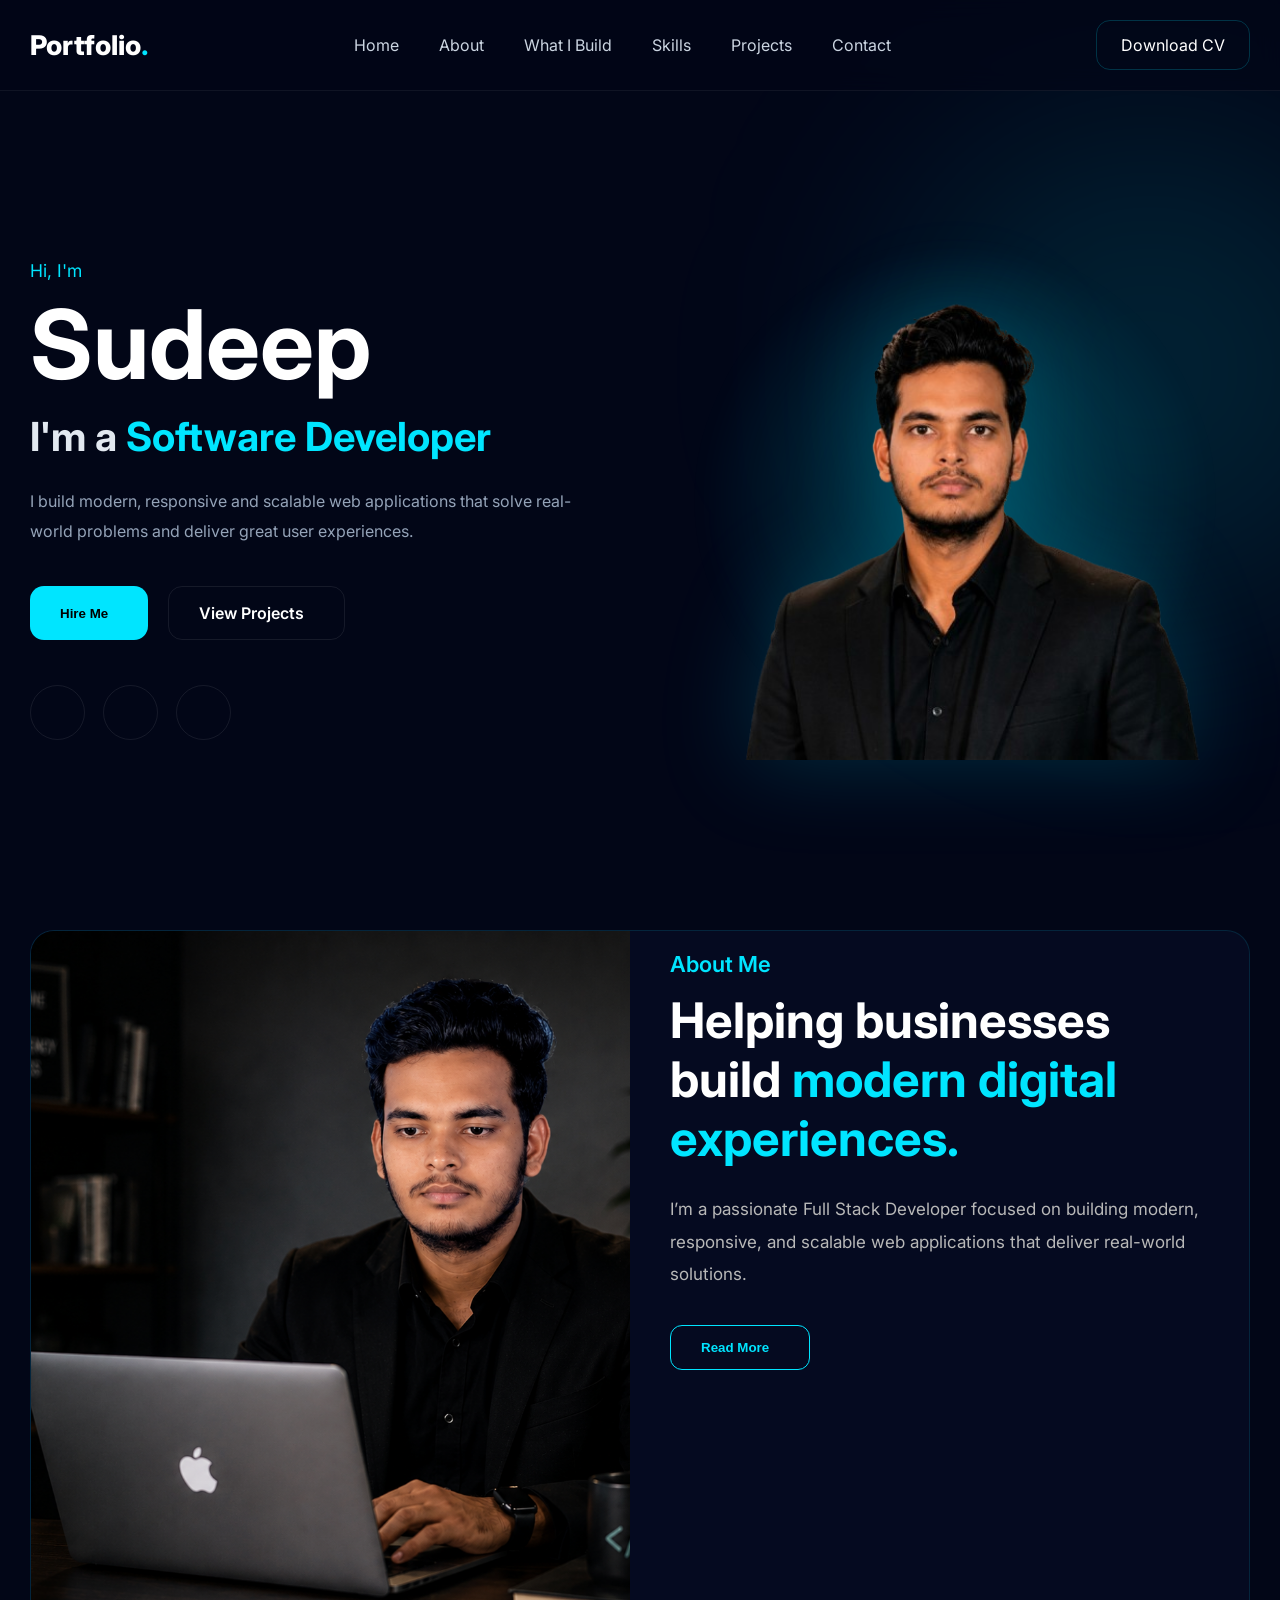
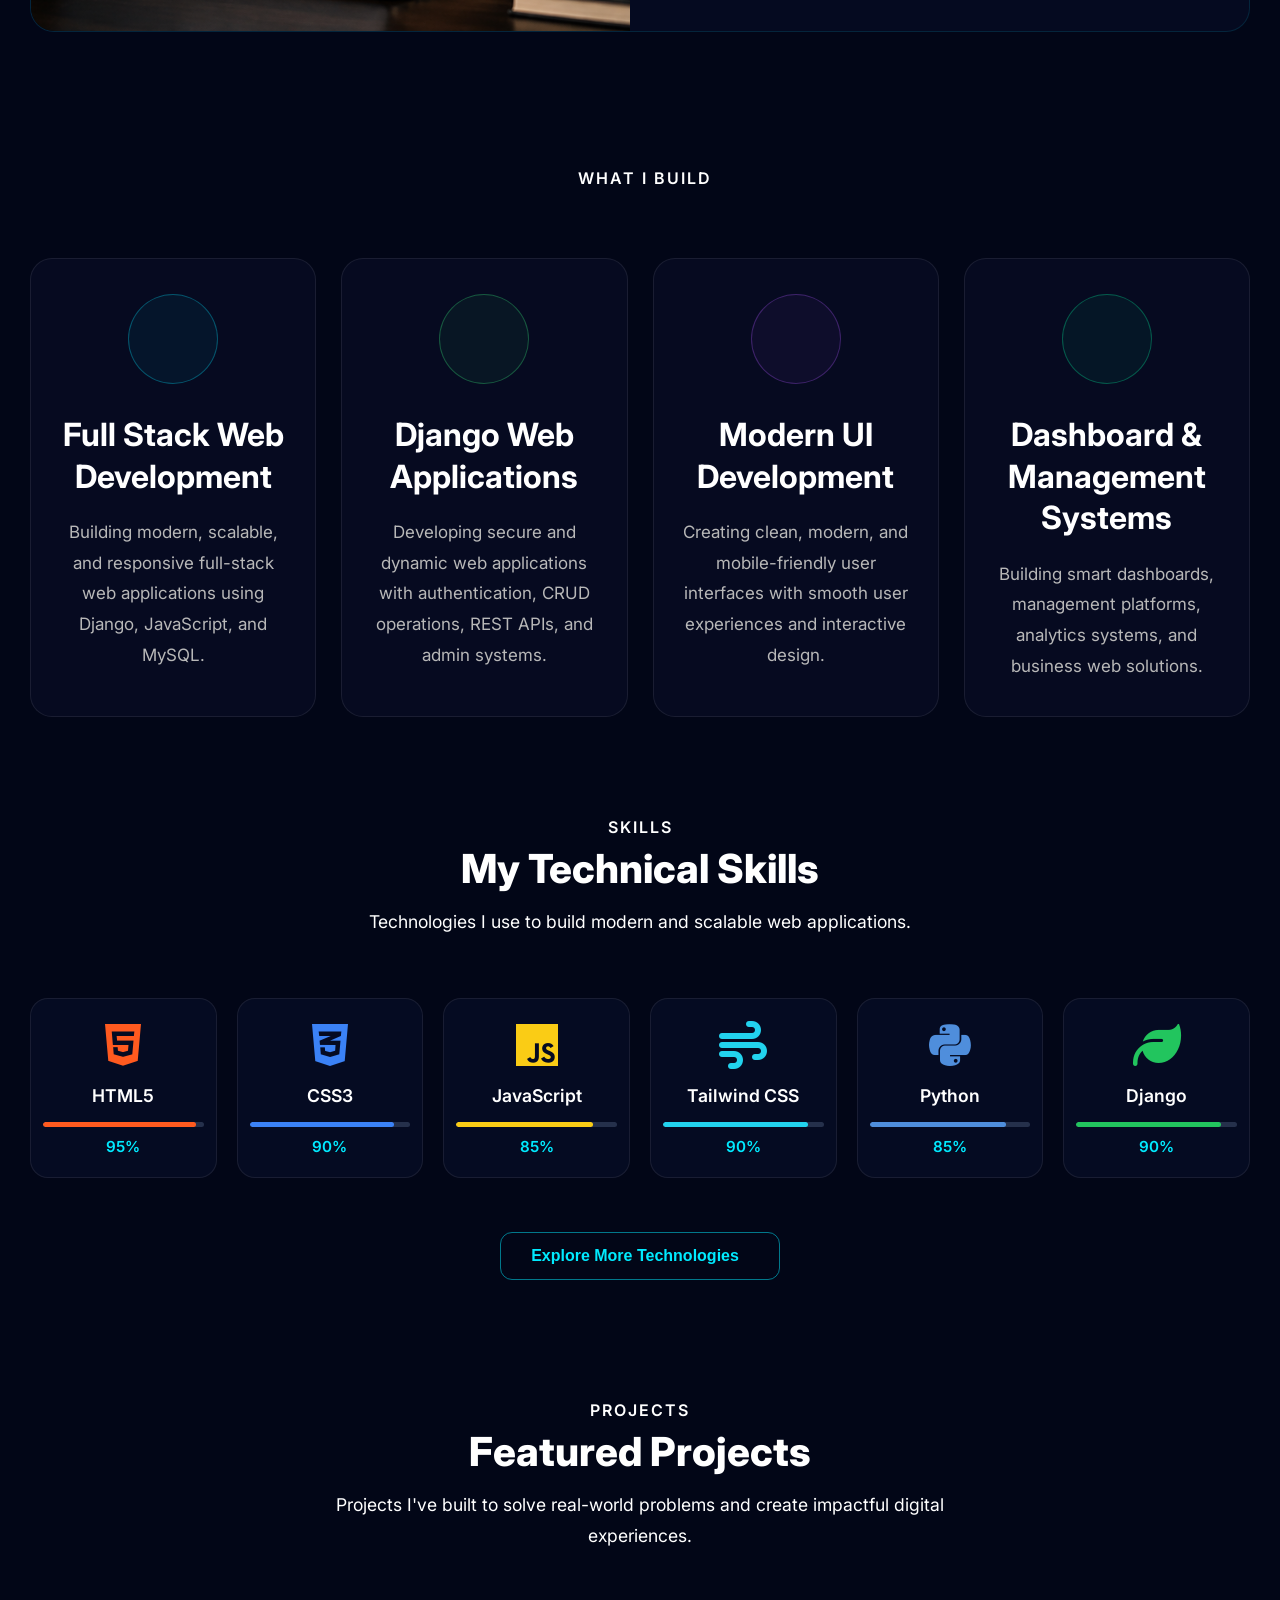
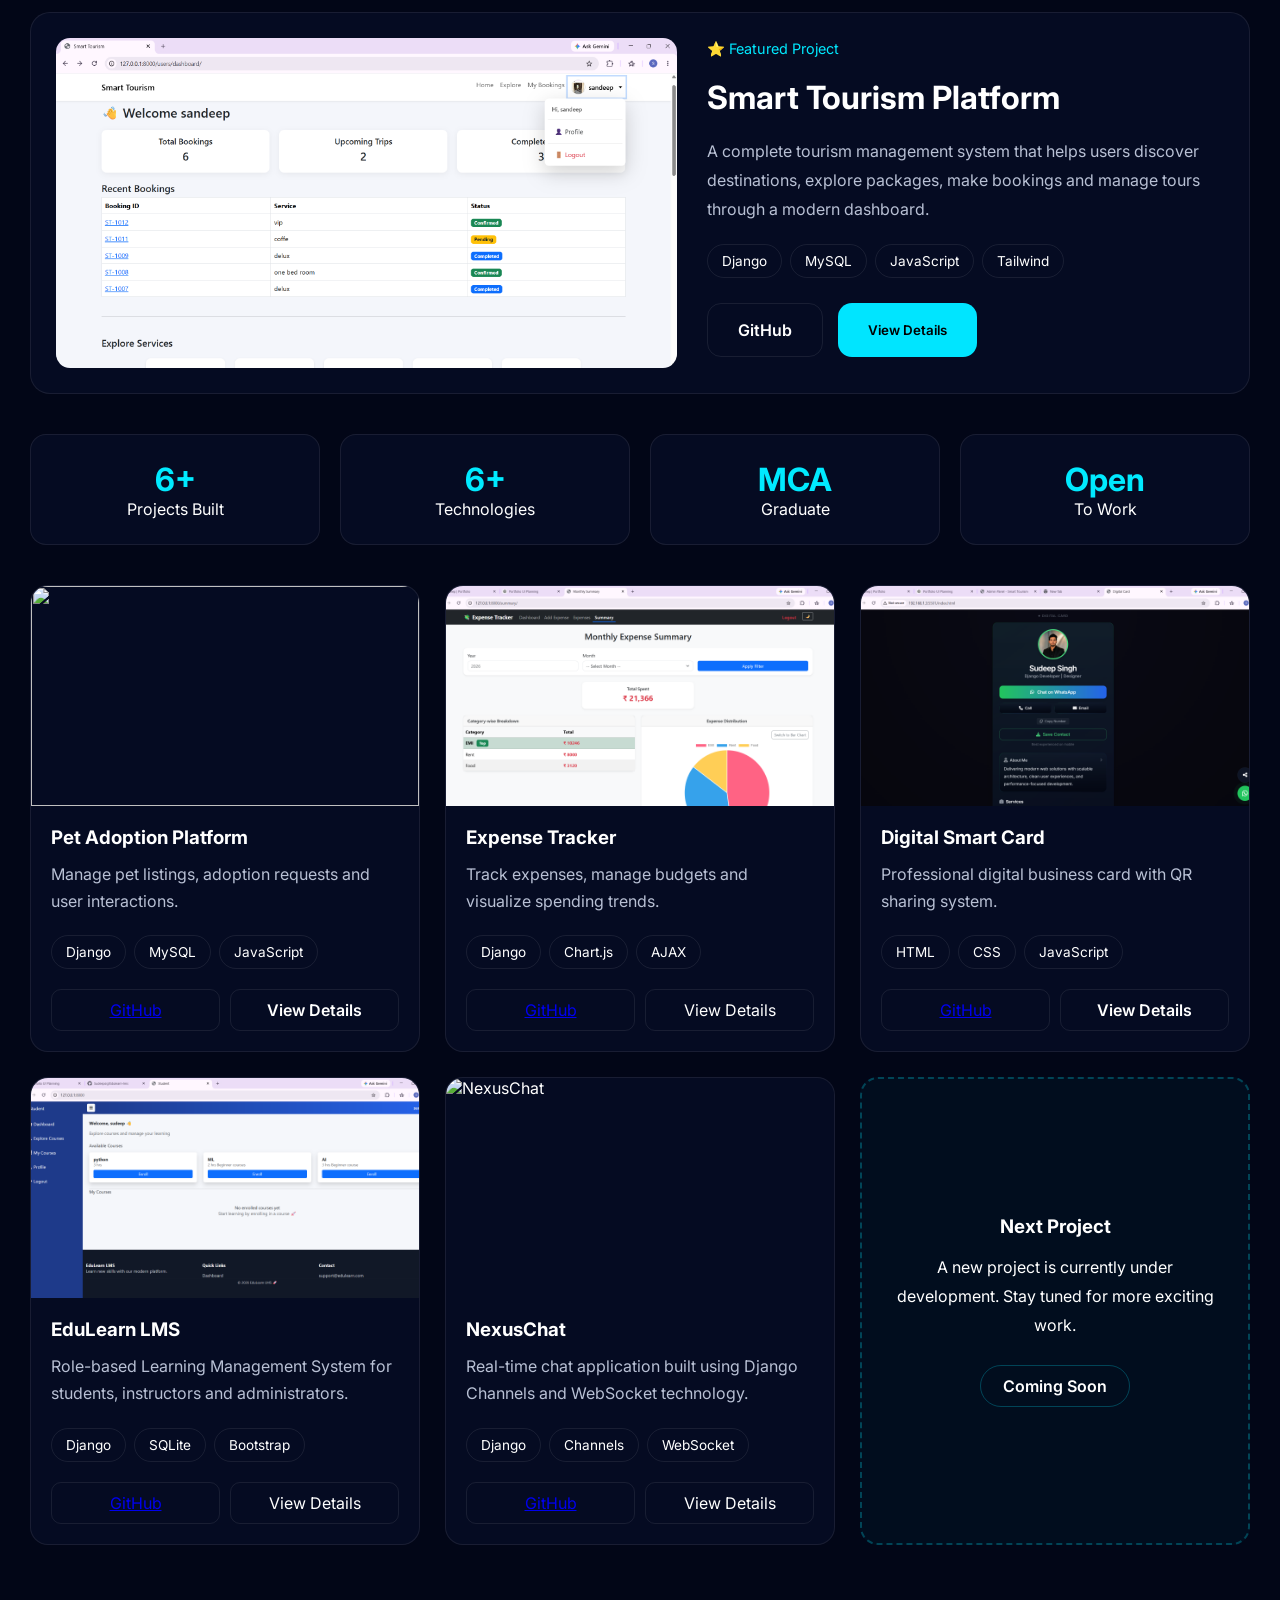
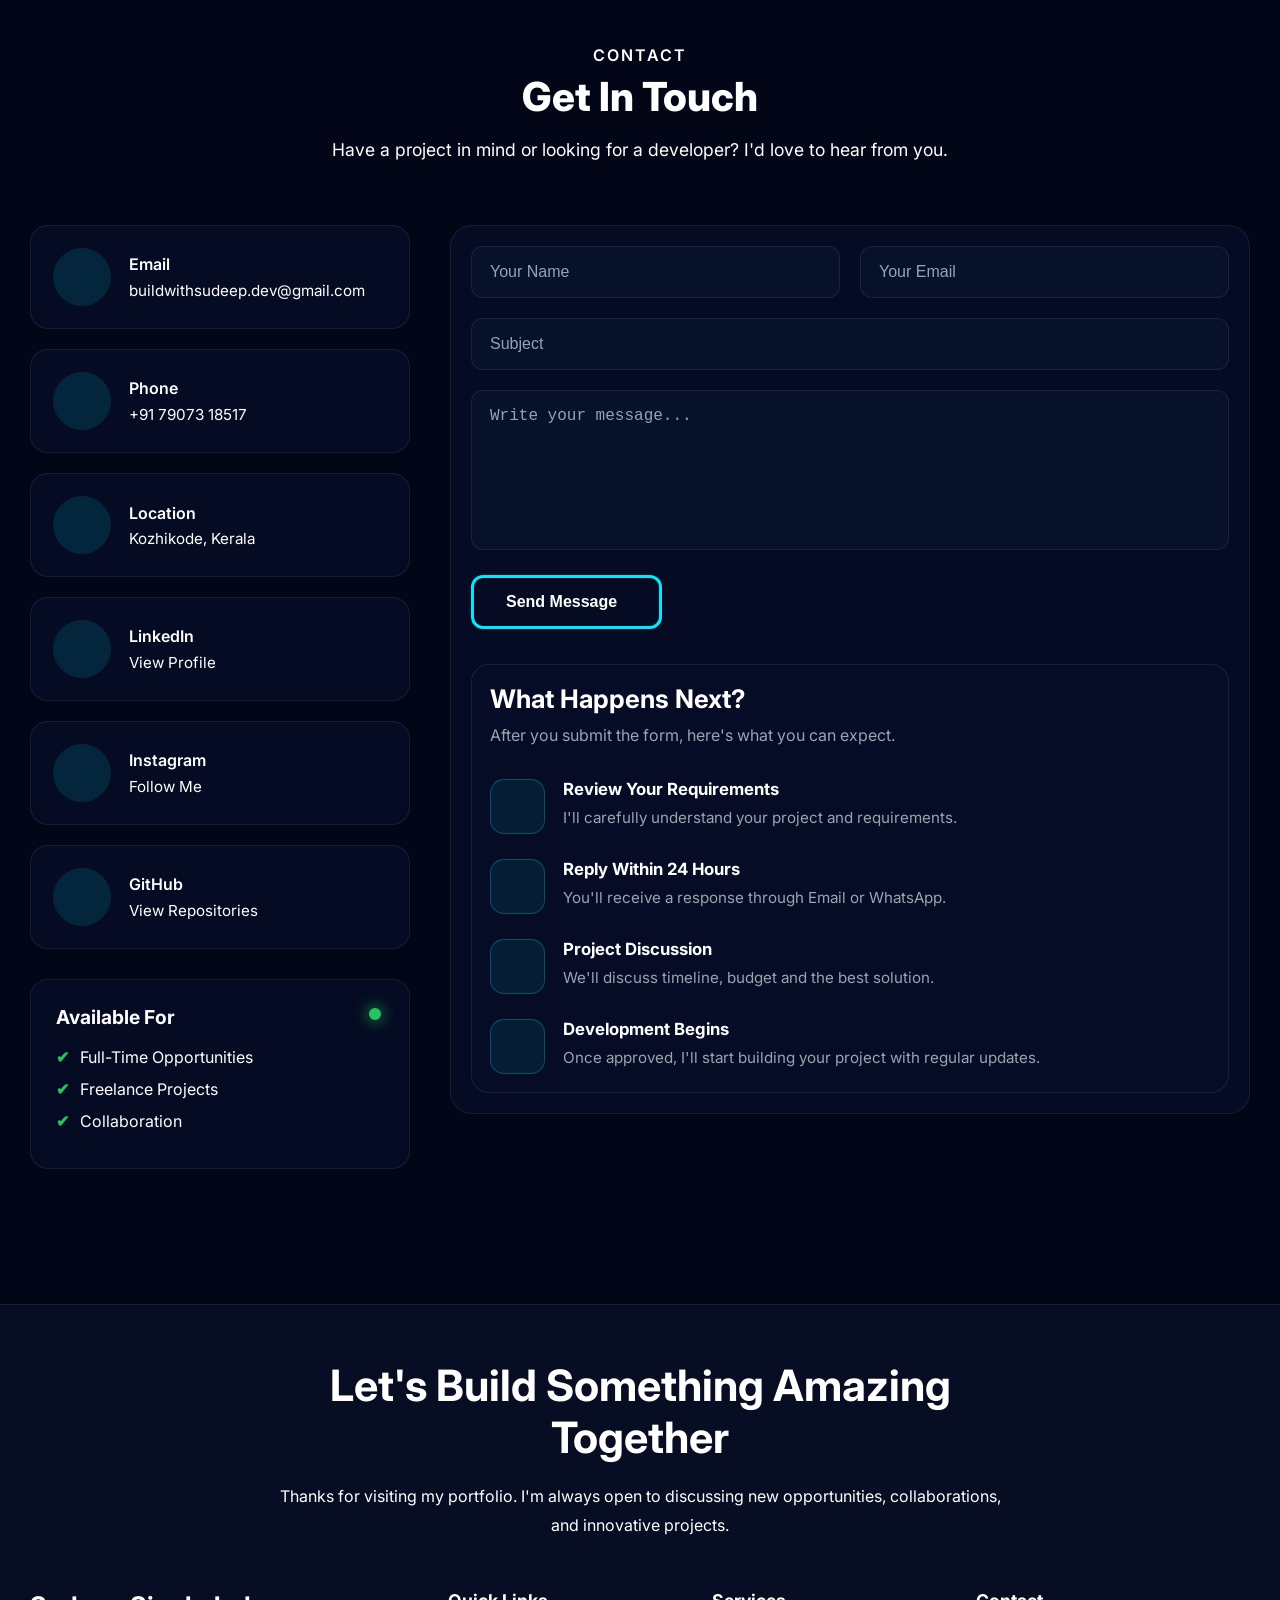
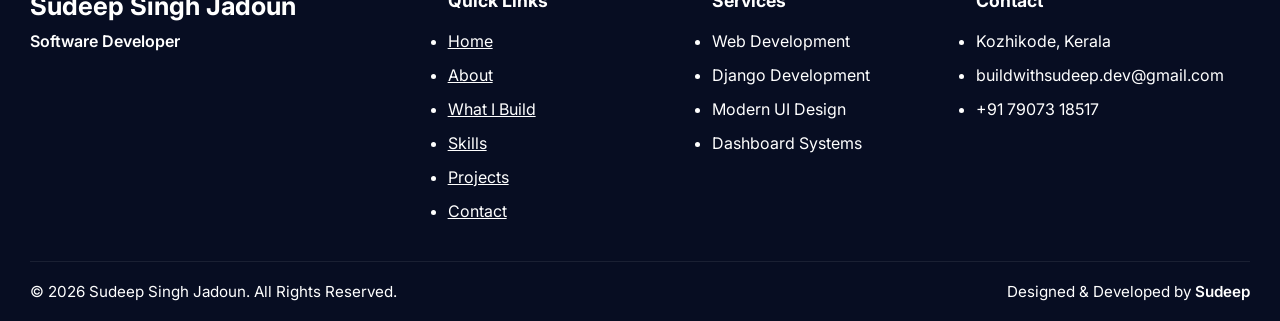
==== index.html @ ac581deb "Add open graph and twitter Seo" ====
<!DOCTYPE html>
<html lang="en">

<head>

    <meta charset="UTF-8">

    <meta name="viewport"
          content="width=device-width, initial-scale=1.0">

    <!-- ================= SEO ================= -->

    <title>Sudeep Singh Jadoun | Software Developer Portfolio</title>

    <meta name="description"
          content="Sudeep Singh Jadoun is a Software Developer specializing in Python, Django, JavaScript, MySQL, and modern responsive web applications. Explore projects, skills, and development work.">

    <meta name="author"
          content="Sudeep Singh Jadoun">

    <meta name="robots"
          content="index, follow">

    <meta name="theme-color"
          content="#070d22">
          
    <meta name="keywords"
          content="Sudeep Singh Jadoun, Software Developer, Python Developer, Django Developer, JavaScript Developer, Django portfolio, Python portfolio, web developer portfolio, software developer portfolio"> 

    <link rel="canonical"
      href="https://sudeep-developer-portfolio.netlify.app/">
      
    <!-- ================= OPEN GRAPH / SOCIAL SEO ================= -->

    <meta property="og:type" content="website">

    <meta property="og:title"
        content="Sudeep Singh Jadoun | Software Developer Portfolio">

    <meta property="og:description"
        content="Sudeep Singh Jadoun is a Software Developer specializing in Python, Django, JavaScript, MySQL, and modern responsive web applications.">

    <meta property="og:url"
        content="https://sudeep-developer-portfolio.netlify.app/">

    <meta property="og:image"
        content="https://sudeep-developer-portfolio.netlify.app/assets/images/hero-profile.png">

    <meta property="og:site_name"
        content="Sudeep Singh Jadoun | Software Developer Portfolio">

    <!-- Twitter / X Card -->

    <meta name="twitter:card" content="summary_large_image">

    <meta name="twitter:title"
        content="Sudeep Singh Jadoun | Software Developer Portfolio">

    <meta name="twitter:description"
        content="Software Developer portfolio featuring Python, Django, JavaScript, MySQL, and modern web projects.">

    <meta name="twitter:image"
        content="https://sudeep-developer-portfolio.netlify.app/assets/images/hero-profile.png">
    <!-- Tailwind CSS -->
    <script src="https://cdn.tailwindcss.com"></script>

    <script src="https://unpkg.com/lucide@latest"></script>

    <link rel="stylesheet"
    href="https://cdnjs.cloudflare.com/ajax/libs/font-awesome/6.6.0/css/all.min.css">

    <!-- Google Font -->
    <link href="https://fonts.googleapis.com/css2?family=Inter:wght@300;400;500;600;700;800&display=swap"
        rel="stylesheet">

    <!-- Remix Icons -->
    <link href="https://cdn.jsdelivr.net/npm/remixicon@4.2.0/fonts/remixicon.css" rel="stylesheet">

    <!-- CSS -->
    <link rel="stylesheet" href="./css/style.css">

</head>

<body>

    <!-- ================= NAVBAR ================= -->

    <header class="navbar">

        <div class="container nav-wrapper">

            <!-- LOGO -->

            <a href="#home" class="logo">
                Portfolio<span>.</span>
            </a>

            <!-- MENU -->

            <nav class="nav-menu" id="navMenu">

                <a href="#home">Home</a>
                <a href="#about">About</a>
                <a href="#services">What I Build</a>
                <a href="#skills">Skills</a>
                <a href="#projects">Projects</a>
                <a href="#contact">Contact</a>

            </nav>

            <!-- RIGHT -->

            <div class="nav-right">

                <a href="./assets/resume/Sudeep_Resume.pdf"
                    download
                    class="download-btn">

                    Download CV
                    <i class="ri-download-line"></i>

                </a>

                <!-- MOBILE MENU -->

                <div class="menu-btn" id="menuBtn">
                    <i class="ri-menu-3-line"></i>
                </div>

            </div>

        </div>

    </header>

    <!-- ================= HERO ================= -->

    <section class="hero" id="home">

        <!-- GLOW -->

        <div class="hero-glow"></div>

        <div class="container hero-wrapper">

            <!-- LEFT -->

            <div class="hero-content">

                <p class="hero-subtitle">
                    Hi, I'm
                </p>

                <h1>
                    Sudeep
                </h1>

                <h2>
                    I'm a <span>Software Developer</span>
                </h2>

                <!-- MOBILE HERO IMAGE -->

                <div class="hero-image-mobile">

                    <div class="circle-glow"></div>

                    <img
                        src="./assets/images/hero-profile.png"
                        alt="Hero Profile"
                    >

                </div>

                <p class="hero-description">

                    I build modern, responsive and scalable web applications
                    that solve real-world problems and deliver great user
                    experiences.

                </p>

                <!-- BUTTONS -->

                <div class="hero-buttons">

                    <button class="primary-btn" id="hireBtn">

                        Hire Me
                        <i class="ri-arrow-right-line"></i>

                    </button>

                    <a href="#projects"
                    class="secondary-btn">

                        View Projects
                        <i class="ri-arrow-right-line"></i>

                    </a>

                </div>

                <!-- SOCIAL -->

                <div class="social-icons">

                    <a href="https://github.com/Sudeepssj" target="_blank">
                        <i class="ri-github-fill"></i>
                    </a>

                    <a href="https://linkedin.com/in/sudeep-singh-jadoun-7338072b3/" target="_blank">
                        <i class="ri-linkedin-fill"></i>
                    </a>

                    <a href="https://www.instagram.com/sudeep_s_j_?igsh=NndlcnY5anZ6ZXoy" target="_blank">
                        <i class="ri-instagram-line"></i>
                    </a>

                </div>

            </div>

            <!-- RIGHT -->

            <div class="hero-image">

                <div class="circle-glow"></div>

                <img src="./assets/images/hero-profile.png"
                    alt="Hero Profile">

            </div>

        </div>

    </section>
    <!-- ================= ABOUT SECTION ================= -->

    <section class="about section" id="about">

        <div class="container">
            <div class="about-container">

                <!-- ABOUT IMAGE -->

                <div class="about-image">

                    <img
                        src="./assets/images/about.png"
                        alt="About Image"
                    >

                </div>

                <!-- ABOUT CONTENT -->

                <div class="about-content">

                    <!-- SUBTITLE -->

                    <p class="about-subtitle">
                        About Me
                    </p>

                    <!-- TITLE -->

                    <h2 class="about-title">

                        Helping businesses build
                        <span>modern digital experiences.</span>

                    </h2>

                    <!-- SHORT DESCRIPTION -->

                    <p class="about-description">

                        I’m a passionate Full Stack Developer focused on building
                        modern, responsive, and scalable web applications that
                        deliver real-world solutions.

                    </p>

                    <!-- EXPAND CONTENT -->

                    <div
                        class="about-extra"
                        id="aboutExtra"
                    >

                        <p class="about-description extra-text">

                            I specialize in creating clean user interfaces,
                            interactive frontend experiences, and powerful backend
                            systems using JavaScript, Django, MySQL, and modern web technologies.

                            My goal is to transform ideas into impactful digital products
                            that combine performance, functionality, creativity,
                            and exceptional user experience.

                            I enjoy solving problems through code and continuously
                            learning new technologies to build better, faster,
                            and more innovative web applications.

                        </p>

                        <!-- INFO CARDS -->

                        <div class="about-cards">

                            <div class="about-card">

                                <i class="ri-graduation-cap-fill"></i>

                                <div>

                                    <h4>Education</h4>

                                    <p>MCA Graduate</p>

                                </div>

                            </div>

                            <div class="about-card">

                                <i class="ri-code-s-slash-line"></i>

                                <div>

                                    <h4>Specialization</h4>

                                    <p>Full Stack Development</p>

                                </div>

                            </div>

                            <div class="about-card">

                                <i class="ri-briefcase-4-fill"></i>

                                <div>

                                    <h4>Projects</h4>

                                    <p>6+ Real Projects</p>

                                </div>

                            </div>

                            <div class="about-card">

                                <i class="ri-rocket-2-fill"></i>

                                <div>

                                    <h4>Focus</h4>

                                    <p>Modern UI/UX</p>

                                </div>

                            </div>

                        </div>

                    </div>

                    <!-- BUTTON -->

                    <button
                        class="about-btn"
                        id="aboutToggleBtn"
                    >

                        Read More

                        <i class="ri-arrow-down-s-line"></i>

                    </button>

                </div>
            </div>


        </div>

    </section>
    <!-- ================= SERVICES SECTION ================= -->

    <section class="services section" id="services">

        <!-- SECTION TITLE -->
        <div class="container">
            <div class="section-header">

                <p class="section-subtitle">
                    <i class="ri-box-3-line"></i>
                    What I Build
                </p>

            </div>

            <!-- SERVICES GRID -->

            <div class="services-container">

                <!-- CARD 1 -->

                <div class="service-card">

                    <div class="service-icon">

                        <i class="ri-code-box-line"></i>

                    </div>

                    <h3>

                        Full Stack Web
                        Development

                    </h3>

                    <p>

                        Building modern, scalable, and responsive
                        full-stack web applications using Django,
                        JavaScript, and MySQL.

                    </p>

                </div>

                <!-- CARD 2 -->

                <div class="service-card">

                    <div class="service-icon django">

                        <i class="ri-database-2-line"></i>

                    </div>

                    <h3>

                        Django Web
                        Applications

                    </h3>

                    <p>

                        Developing secure and dynamic web applications
                        with authentication, CRUD operations,
                        REST APIs, and admin systems.

                    </p>

                </div>

                <!-- CARD 3 -->

                <div class="service-card">

                    <div class="service-icon ui">

                        <i class="ri-layout-4-line"></i>

                    </div>

                    <h3>

                        Modern UI
                        Development

                    </h3>

                    <p>

                        Creating clean, modern, and mobile-friendly
                        user interfaces with smooth user experiences
                        and interactive design.

                    </p>

                </div>

                <!-- CARD 4 -->

                <div class="service-card">

                    <div class="service-icon dashboard">

                        <i class="ri-bar-chart-box-line"></i>

                    </div>

                    <h3>

                        Dashboard &
                        Management Systems

                    </h3>

                    <p>

                        Building smart dashboards, management platforms,
                        analytics systems, and business web solutions.

                    </p>

                </div>

            </div>
        </div>    
    </section>

    <!-- ================= SKILLS ================= -->

    <section class="skills section" id="skills">

        <div class="container">

            <div class="section-header">

                <p class="section-subtitle" id="skills">
                    SKILLS
                </p>

                <h2 class="section-title">

                    My Technical
                    <span>Skills</span>

                </h2>

                <p class="section-description">

                    Technologies I use to build modern and scalable web applications.

                </p>

            </div>

            <!-- MAIN SKILLS -->

            <div class="skills-grid">

                <div class="skill-card">

                    <i class="fa-brands fa-html5 html-icon"></i>

                    <h3>HTML5</h3>

                    <div class="skill-progress">
                        <div class="skill-bar html-bar"></div>
                    </div>

                    <span>95%</span>

                </div>

                <div class="skill-card">

                    <i class="fa-brands fa-css3-alt css-icon"></i>

                    <h3>CSS3</h3>

                    <div class="skill-progress">
                        <div class="skill-bar css-bar"></div>
                    </div>

                    <span>90%</span>

                </div>

                <div class="skill-card">

                    <i class="fa-brands fa-js js-icon"></i>

                    <h3>JavaScript</h3>

                    <div class="skill-progress">
                        <div class="skill-bar js-bar"></div>
                    </div>

                    <span>85%</span>

                </div>

                <div class="skill-card">

                    <i class="fa-solid fa-wind tailwind-icon"></i>

                    <h3>Tailwind CSS</h3>

                    <div class="skill-progress">
                        <div class="skill-bar tailwind-bar"></div>
                    </div>

                    <span>90%</span>

                </div>

                <div class="skill-card">

                    <i class="fa-brands fa-python python-icon"></i>

                    <h3>Python</h3>

                    <div class="skill-progress">
                        <div class="skill-bar python-bar"></div>
                    </div>

                    <span>85%</span>

                </div>

                <div class="skill-card">

                    <i class="fa-solid fa-leaf django-icon"></i>

                    <h3>Django</h3>

                    <div class="skill-progress">
                        <div class="skill-bar django-bar"></div>
                    </div>

                    <span>90%</span>

                </div>

            </div>

            <!-- BUTTON -->

            <div class="skills-btn-wrap">

                <button id="skillToggle" class="skills-btn">

                    <span>Explore More Technologies</span>

                    <i class="ri-arrow-right-line"></i>

                </button>

            </div>

            <!-- EXTRA SKILLS -->

            <div id="moreSkills" class="more-skills">

                <div class="extra-skills-grid">

                    <div class="extra-skill">
                        <i class="fa-brands fa-bootstrap"></i>
                        Bootstrap
                    </div>

                    <div class="extra-skill">
                        <i class="fa-solid fa-code"></i>
                        REST API
                    </div>

                    <div class="extra-skill">
                        <i class="fa-solid fa-bolt"></i>
                        AJAX
                    </div>

                    <div class="extra-skill">
                        <i class="fa-solid fa-database"></i>
                        SQLite
                    </div>

                    <div class="extra-skill">
                        <i class="fa-solid fa-server"></i>
                        MySQL
                    </div>

                    <div class="extra-skill">
                        <i class="fa-brands fa-git-alt"></i>
                        Git
                    </div>

                    <div class="extra-skill">
                        <i class="fa-brands fa-github"></i>
                        GitHub
                    </div>

                    <div class="extra-skill">
                        <i class="fa-solid fa-code"></i>
                        VS Code
                    </div>

                    <div class="extra-skill">
                        <i class="fa-solid fa-mobile-screen"></i>
                        Responsive UI
                    </div>

                    <div class="extra-skill">
                        <i class="fa-solid fa-layer-group"></i>
                        jQuery
                    </div>
                </div>

            </div>

        </div>

    </section>

    <section class="projects section" id="projects">

        <div class="container">

            <!-- HEADER -->

            <div class="section-header">

                <p class="section-subtitle">
                    PROJECTS
                </p>

                <h2 class="section-title">
                    Featured <span>Projects</span>
                </h2>

                <p class="section-description">
                    Projects I've built to solve real-world problems and create impactful digital experiences.
                </p>

            </div>

            <!-- FEATURED PROJECT -->

            <div class="featured-project">

                <div class="featured-image">

                    <img src="./assets/images/tourism-project.png" alt="Tourism Project">

                </div>

                <div class="featured-content">

                    <span class="featured-badge">
                        ⭐ Featured Project
                    </span>

                    <h3>
                        Smart Tourism Platform
                    </h3>

                    <p>

                        A complete tourism management system that helps users discover
                        destinations, explore packages, make bookings and manage tours
                        through a modern dashboard.

                    </p>

                    <div class="project-tags">

                        <span>Django</span>
                        <span>MySQL</span>
                        <span>JavaScript</span>
                        <span>Tailwind</span>

                    </div>

                    <div class="project-buttons">

                        <a href="https://github.com/Sudeepssj/smart-tourism-system" class="secondary-btn">
                            GitHub
                        </a>
                        <button class="primary-btn project-details-btn" data-project="smart-tourism">
                            View Details
                        </button>    

                    </div>

                </div>

            </div>

            <!-- PROJECT STATS -->

            <div class="project-stats">

                <div class="stat-card">
                    <h3>6+</h3>
                    <p>Projects Built</p>
                </div>

                <div class="stat-card">
                    <h3>6+</h3>
                    <p>Technologies</p>
                </div>

                <div class="stat-card">
                    <h3>MCA</h3>
                    <p>Graduate</p>
                </div>

                <div class="stat-card">
                    <h3>Open</h3>
                    <p>To Work</p>
                </div>

            </div>

            <!-- OTHER PROJECTS -->

            <div class="projects-grid">

                <!-- CARD 1 -->

                <div class="project-card">

                    <img src="./assets/images/pet-adoption.jpg" alt="">

                    <div class="project-body">

                        <h3>Pet Adoption Platform</h3>

                        <p>
                            Manage pet listings, adoption requests and user interactions.
                        </p>

                        <div class="project-tags">

                            <span>Django</span>
                            <span>MySQL</span>
                            <span>JavaScript</span>

                        </div>

                        <div class="project-actions">

                            <a href="https://github.com/Sudeepssj/Pet-adoption-management-system">GitHub</a>
                            <button class="primary-btn project-details-btn" data-project="pet-adoption">
                                View Details
                            </button>

                        </div>

                    </div>

                </div>

                <!-- CARD 2 -->

                <div class="project-card">

                    <img src="./assets/images/expense-tracker.png" alt="">

                    <div class="project-body">

                        <h3>Expense Tracker</h3>

                        <p>
                            Track expenses, manage budgets and visualize spending trends.
                        </p>

                        <div class="project-tags">

                            <span>Django</span>
                            <span>Chart.js</span>
                            <span>AJAX</span>

                        </div>

                        <div class="project-actions">

                            <a href="https://github.com/Sudeepssj/Expense-tracker-web-app">GitHub</a>
                            <button class="project-details-btn" data-project="expense-tracker">
                                View Details
                            </button>

                        </div>

                    </div>

                </div>

                <!-- CARD 3 -->

                <div class="project-card">

                    <img src="./assets/images/smart-card.png" alt="">

                    <div class="project-body">

                        <h3>Digital Smart Card</h3>

                        <p>
                            Professional digital business card with QR sharing system.
                        </p>

                        <div class="project-tags">

                            <span>HTML</span>
                            <span>CSS</span>
                            <span>JavaScript</span>

                        </div>

                        <div class="project-actions">

                            <a href="https://github.com/Sudeepssj/Digital-smart-card-system">GitHub</a>
                            <button class="primary-btn project-details-btn" data-project="smart-card">
                                View Details
                            </button>

                        </div>

                    </div>

                </div>

                <!-- CARD 4 -->

                <div class="project-card">

                    <img src="./assets/images/edulearn-lms.png" alt="EduLearn LMS">

                    <div class="project-body">

                        <h3>EduLearn LMS</h3>

                        <p>
                            Role-based Learning Management System for students, instructors and administrators.
                        </p>

                        <div class="project-tags">

                            <span>Django</span>
                            <span>SQLite</span>
                            <span>Bootstrap</span>

                        </div>

                        <div class="project-actions">

                            <a href="https://github.com/Sudeepssj/Edulearn-lms" target="_blank">
                                GitHub
                            </a>

                            <button class="project-details-btn" data-project="edulearn">
                                View Details
                            </button>

                        </div>

                    </div>

                </div>

                <!-- CARD 5 -->

                <div class="project-card">

                    <img src="./assets/images/nexuschat.png" alt="NexusChat">

                    <div class="project-body">

                        <h3>NexusChat</h3>

                        <p>
                            Real-time chat application built using Django Channels and WebSocket technology.
                        </p>

                        <div class="project-tags">

                            <span>Django</span>
                            <span>Channels</span>
                            <span>WebSocket</span>

                        </div>

                        <div class="project-actions">

                            <a href="https://github.com/Sudeepssj/Nexuschat" target="_blank">
                                GitHub
                            </a>

                            <button class="project-details-btn" data-project="nexuschat">
                                View Details
                            </button>

                        </div>

                    </div>

                </div>

                <!-- CARD 6 -->

                <div class="project-card coming-soon-card">

                    <div class="coming-soon-content">

                        <i class="ri-rocket-2-line"></i>

                        <h3>Next Project</h3>

                        <p>
                            A new project is currently under development.
                            Stay tuned for more exciting work.
                        </p>

                        <span class="coming-badge">
                            Coming Soon
                        </span>

                    </div>

                </div>

            </div>

        </div>

    </section>
    <!-- ================= PROJECT DETAILS MODAL ================= -->

    <div class="project-modal" id="projectModal">

        <div class="project-modal-overlay" id="projectModalOverlay"></div>

        <div class="project-modal-box">

            <!-- CLOSE BUTTON -->
            <button class="project-modal-close" id="projectModalClose">
                <i class="ri-close-line"></i>
            </button>

            <!-- PROJECT IMAGE -->
            <div class="project-modal-image">
                <img id="modalProjectImage"
                    src=""
                    alt="Project Screenshot">
            </div>

            <!-- PROJECT CONTENT -->
            <div class="project-modal-content">

                <span class="project-modal-label">
                    PROJECT DETAILS
                </span>

                <h2 id="modalProjectTitle">
                    Project Title
                </h2>

                <p id="modalProjectOverview"
                class="project-modal-overview">
                </p>


                <!-- FEATURES -->

                <div class="modal-section">

                    <h3>
                        <i class="ri-sparkling-line"></i>
                        Key Features
                    </h3>

                    <ul id="modalProjectFeatures">
                    </ul>

                </div>


                <!-- TECH STACK -->

                <div class="modal-section">

                    <h3>
                        <i class="ri-code-s-slash-line"></i>
                        Tech Stack
                    </h3>

                    <div id="modalProjectTech"
                        class="modal-tech">
                    </div>

                </div>


                <!-- CHALLENGES -->

                <div class="modal-section">

                    <h3>
                        <i class="ri-lightbulb-line"></i>
                        Challenges
                    </h3>

                    <p id="modalProjectChallenges">
                    </p>

                </div>


                <!-- LEARNING -->

                <div class="modal-section">

                    <h3>
                        <i class="ri-graduation-cap-line"></i>
                        What I Learned
                    </h3>

                    <p id="modalProjectLearning">
                    </p>

                </div>


                <!-- BUTTONS -->

                <div class="modal-project-actions">

                    <a id="modalGithub"
                    href="#"
                    target="_blank"
                    class="secondary-btn">
                        <i class="ri-github-fill"></i>
                        GitHub
                    </a>

                    <a id="modalLiveDemo"
                    href="#"
                    target="_blank"
                    class="primary-btn">
                        <i class="ri-external-link-line"></i>
                        Live Demo
                    </a>

                    <span id="modalDeployment"
                        class="deployment-status">
                        Deployment In Progress
                    </span>

                </div>

            </div>

        </div>

    </div>
    <!-- ================= CONTACT ================= -->

    <section class="contact section" id="contact">

        <div class="container">

            <!-- SECTION HEADER -->

            <div class="section-header">

                <p class="section-subtitle">
                    CONTACT
                </p>

                <h2 class="section-title">

                    Get In
                    <span>Touch</span>

                </h2>

                <p class="section-description">

                    Have a project in mind or looking for a developer?
                    I'd love to hear from you.

                </p>

            </div>

            <div class="contact-wrapper">

                <!-- LEFT -->

                <div class="contact-info">

                    <div class="contact-card">

                        <i class="ri-mail-line"></i>

                        <div>

                            <h4>Email</h4>

                            <a href="mailto:buildwithsudeep.dev@gmail.com">
                                buildwithsudeep.dev@gmail.com
                            </a>

                        </div>

                    </div>

                    <div class="contact-card">

                        <i class="ri-phone-line"></i>

                        <div>

                            <h4>Phone</h4>

                            <a href="tel:+917907318517">
                                +91 79073 18517
                            </a>

                        </div>

                    </div>

                    <div class="contact-card">

                        <i class="ri-map-pin-line"></i>

                        <div>

                            <h4>Location</h4>

                            <p>Kozhikode, Kerala</p>

                        </div>

                    </div>

                    <div class="contact-card">

                        <i class="ri-linkedin-box-line"></i>

                        <div>

                            <h4>LinkedIn</h4>

                            <a href="https://linkedin.com/in/sudeep-singh-jadoun-7338072b3/" target="_blank">
                                View Profile
                            </a>

                        </div>

                    </div>

                    <div class="contact-card">

                        <i class="ri-instagram-line"></i>

                        <div>

                            <h4>Instagram</h4>

                            <a href="https://www.instagram.com/sudeep_s_j_?igsh=NndlcnY5anZ6ZXoy" target="_blank">
                                Follow Me
                            </a>

                        </div>

                    </div>

                    <div class="contact-card">

                        <i class="ri-github-line"></i>

                        <div>

                            <h4>GitHub</h4>

                            <a href="https://github.com/Sudeepssj" target="_blank">
                                View Repositories
                            </a>

                        </div>

                    </div>

                    <!-- Availability -->

                    <div class="availability-card">

                        <div class="status-dot"></div>

                        <h4>Available For</h4>

                        <ul>

                            <li>Full-Time Opportunities</li>

                            <li>Freelance Projects</li>

                            <li>Collaboration</li>

                        </ul>

                    </div>

                </div>

                <!-- RIGHT -->

                <div class="contact-form-box">

                    <form id="contactForm">

                        <div class="form-row">

                            <input
                                type="text"
                                placeholder="Your Name"
                                required
                            >

                            <input
                                type="email"
                                placeholder="Your Email"
                                required
                            >

                        </div>
                        
                            <input
                                type="text"
                                placeholder="Subject"
                                required
                            >
                        <div class="form-row-new">
                            <textarea
                                rows="7"
                                placeholder="Write your message..."
                                required
                            ></textarea>
                        </div>
                            <button
                                class="primary-btn"
                                type="submit"
                            >

                                Send Message

                                <i class="ri-send-plane-line"></i>

                            </button>
                        
                    </form>

                    <!-- ================= WHAT HAPPENS NEXT ================= -->

                    <div class="contact-process">

                        <h3>What Happens Next?</h3>

                        <p class="process-subtitle">
                            After you submit the form, here's what you can expect.
                        </p>

                        <div class="process-item">

                            <div class="process-icon">
                                <i class="ri-file-list-3-line"></i>
                            </div>

                            <div class="process-content">
                                <h4>Review Your Requirements</h4>
                                <p>
                                    I'll carefully understand your project and requirements.
                                </p>
                            </div>

                        </div>

                        <div class="process-item">

                            <div class="process-icon">
                                <i class="ri-chat-3-line"></i>
                            </div>

                            <div class="process-content">
                                <h4>Reply Within 24 Hours</h4>
                                <p>
                                    You'll receive a response through Email or WhatsApp.
                                </p>
                            </div>

                        </div>

                        <div class="process-item">

                            <div class="process-icon">
                                <i class="ri-discuss-line"></i>
                            </div>

                            <div class="process-content">
                                <h4>Project Discussion</h4>
                                <p>
                                    We'll discuss timeline, budget and the best solution.
                                </p>
                            </div>

                        </div>

                        <div class="process-item">

                            <div class="process-icon">
                                <i class="ri-rocket-2-line"></i>
                            </div>

                            <div class="process-content">
                                <h4>Development Begins</h4>
                                <p>
                                    Once approved, I'll start building your project with regular updates.
                                </p>
                            </div>

                        </div>

                    </div>

                </div>

            </div>

        </div>

    </section>


    <!-- ================= HIRE ME MODAL ================= -->
    <!-- ================= CONTACT MODAL ================= -->

    <div class="contact-modal" id="contactModal">

        <div class="contact-overlay" id="contactOverlay"></div>

        <div class="contact-box">

        <!-- CLOSE -->

        <button class="close-contact" id="closeContact">

            <i class="ri-close-line"></i>

        </button>

        <!-- SUBTITLE -->

        <p class="contact-subtitle">
            Let's Build Something Amazing 🚀
        </p>

        <!-- TITLE -->

        <h2>
            Start Your Project
        </h2>

        <!-- FORM -->

        <form class="lead-form" id="leadForm">

        <!-- NAME -->

        <div class="input-box">

            <i class="ri-user-line"></i>

            <input
                type="text"
                placeholder="Your Name"
                required
            >

        </div>

        <!-- EMAIL -->

        <div class="input-box">

            <i class="ri-mail-line"></i>

            <input
                type="email"
                placeholder="Your Email"
                required
            >

        </div>

        <!-- PROJECT TYPE -->

        <div class="input-box">

            <i class="ri-layout-grid-line"></i>

            <select required>

                <option value="">
                    Select Project Type
                </option>

                <option>
                    Freelance Project
                </option>

                <option>
                    Full Stack Website
                </option>

                <option>
                    UI Development
                </option>

                <option>
                    Django Application
                </option>

            </select>

        </div>

        <!-- BUDGET -->

        <div class="input-box">

            <i class="ri-money-dollar-circle-line"></i>

            <input
                type="number"
                placeholder="Project Budget (e.g. $500 - $1000)"
                min="1" required
            >

        </div>

        <!-- MESSAGE -->

        <div class="input-box textarea-box">

            <i class="ri-message-2-line"></i>

            <textarea
                rows="6"
                placeholder="Tell me about your project..."
                required
            ></textarea>

        </div>

        <!-- SUBMIT -->

        <button
            type="submit"
            class="submit-btn"
        >

            <i class="ri-send-plane-line"></i>

            Submit Inquiry

        </button>

        <!-- WHATSAPP -->

        <a
            href="https://wa.me/917907318517"
            target="_blank"
            class="whatsapp-link"
        >

            <i class="ri-whatsapp-line"></i>

            Chat on WhatsApp

        </a>

        <!-- SMALL TEXT -->

        <p class="secure-text">

            <i class="ri-shield-check-line"></i>

            Your information is safe with me and will never be shared.

        </p>

    </form>

    </div>

    </div>
<!-- ================= FOOTER ================= -->

<footer class="footer">

    <div class="container">

        <!-- TOP -->

        <div class="footer-top">

            <h2>
                Let's Build Something
                <span>Amazing Together</span>
            </h2>

            <p>

                Thanks for visiting my portfolio.
                I'm always open to discussing new opportunities,
                collaborations, and innovative projects.

            </p>

        </div>

        <!-- MAIN -->

        <div class="footer-content">

            <!-- BRAND -->

            <div class="footer-column">

                <h3>
                    Sudeep Singh Jadoun
                </h3>

                <p class="footer-role">
                    Software Developer
                </p>

                <div class="footer-social">

                    <a href="https://github.com/Sudeepssj" target="_blank">
                        <i class="ri-github-fill"></i>
                    </a>

                    <a href="https://linkedin.com/in/sudeep-singh-jadoun-7338072b3/" target="_blank">
                        <i class="ri-linkedin-fill"></i>
                    </a>

                    <a href="https://www.instagram.com/sudeep_s_j_" target="_blank">
                        <i class="ri-instagram-line"></i>
                    </a>

                    <a href="mailto:buildwithsudeep.dev@gmail.com">
                        <i class="ri-mail-line"></i>
                    </a>

                </div>

            </div>

            <!-- QUICK LINKS -->

            <div class="footer-column">

                <h4>Quick Links</h4>

                <ul>

                    <li><a href="#home">Home</a></li>

                    <li><a href="#about">About</a></li>

                    <li><a href="#services">What I Build</a></li>

                    <li><a href="#skills">Skills</a></li>

                    <li><a href="#projects">Projects</a></li>

                    <li><a href="#contact">Contact</a></li>

                </ul>

            </div>

            <!-- SERVICES -->

            <div class="footer-column">

                <h4>Services</h4>

                <ul>

                    <li>Web Development</li>

                    <li>Django Development</li>

                    <li>Modern UI Design</li>

                    <li>Dashboard Systems</li>

                </ul>

            </div>

            <!-- CONTACT -->

            <div class="footer-column">

                <h4>Contact</h4>

                <ul>

                    <li>
                        <i class="ri-map-pin-line"></i>
                        Kozhikode, Kerala
                    </li>

                    <li>
                        <i class="ri-mail-line"></i>
                        buildwithsudeep.dev@gmail.com
                    </li>

                    <li>
                        <i class="ri-phone-line"></i>
                        +91 79073 18517
                    </li>

                </ul>

            </div>

        </div>

        <!-- BOTTOM -->

        <div class="footer-bottom">

            <p>

                © 2026 Sudeep Singh Jadoun.
                All Rights Reserved.

            </p>

            <p>

                Designed & Developed by
                <span>Sudeep</span>

            </p>

        </div>

    </div>

</footer>    
    
    <!-- JS -->
    <script src="./js/main.js?v=2"></script>

</body>

</html>
---- css/style.css ----
*{
    margin:0;
    padding:0;
    box-sizing:border-box;
}

html{
    scroll-behavior:smooth;
    overflow-x:hidden;
}

body{
    font-family:'Inter',sans-serif;
    background:#020617;
    color:white;
    overflow-x:hidden;
}

/* ================= CONTAINER ================= */

.container{
    width:100%;
    max-width:1300px;

    margin:auto;

    padding-left:30px;
    padding-right:30px;
}

/* ================= NAVBAR ================= */

.navbar{
    position:fixed;

    top:0;
    left:0;

    width:100%;

    z-index:1000;

    backdrop-filter:blur(12px);

    background:rgba(2,6,23,0.7);

    border-bottom:1px solid rgba(255,255,255,0.06);
}

.nav-wrapper{
    height:90px;

    display:flex;
    align-items:center;
    justify-content:space-between;
}

/* LOGO */

.logo{
    text-decoration:none;

    font-size:1.7rem;
    font-weight:800;

    color:white;
}

.logo span{
    color:#00e5ff;
}

/* NAV MENU */

.nav-menu{
    display:flex;
    align-items:center;

    gap:40px;
}

.nav-menu a{
    text-decoration:none;

    color:#cbd5e1;

    transition:0.3s;
}

.nav-menu a:hover{
    color:#00e5ff;
}

/* RIGHT */

.nav-right{
    display:flex;
    align-items:center;

    gap:20px;
}

/* DOWNLOAD */

.download-btn{
    text-decoration:none;

    padding:14px 24px;

    border-radius:14px;

    border:1px solid rgba(0,229,255,0.2);

    color:white;

    transition:0.3s;
}

.download-btn:hover{
    background:#00e5ff;
    color:black;
}

/* MENU BTN */

.menu-btn{
    display:none;

    font-size:2rem;

    cursor:pointer;
}

/* ================= HERO ================= */

.hero{
    min-height:100vh;
    scroll-margin-top:20px;

    display:flex;
    align-items:center;

    padding-top:100px;

    position:relative;
}

.hero-glow{
    position:absolute;

    top:120px;
    right:-120px;

    width:500px;
    height:500px;

    border-radius:50%;

    background:#00e5ff20;

    filter:blur(120px);
}

.hero-wrapper{
    display:grid;

    grid-template-columns:1fr 1fr;

    gap:40px;

    align-items:center;
    position: relative; /* Add this line */
    z-index: 1;
}

/* CONTENT */

.hero-subtitle{
    color:#00e5ff;

    margin-bottom:15px;

    font-size:1.1rem;
}

.hero-content h1{
    font-size:6rem;

    line-height:1;

    margin-bottom:20px;
}

.hero-content h2{
    font-size:2.5rem;

    margin-bottom:25px;

    color:#e2e8f0;
}

.hero-content h2 span{
    color:#00e5ff;
}

.hero-description{
    color:#94a3b8;

    line-height:1.9;

    max-width:560px;
}

/* BUTTONS */

.hero-buttons{
    display:flex;

    gap:20px;

    margin-top:40px;
}

.primary-btn,
.secondary-btn{
    border:none;

    text-decoration:none;

    display:flex;
    align-items:center;
    justify-content:center;

    gap:10px;

    padding:16px 30px;

    border-radius:14px;

    font-weight:600;

    cursor:pointer;

    transition:0.3s;
}

.primary-btn{
    background:#00e5ff;

    color:black;
}

.primary-btn:hover{
    transform:translateY(-5px);
}

.secondary-btn{
    border:1px solid rgba(255,255,255,0.08);

    color:white;
}

.secondary-btn:hover{
    border-color:#00e5ff;

    color:#00e5ff;
}

/* SOCIAL */

.social-icons{
    display:flex;

    gap:18px;

    margin-top:45px;
}

.social-icons a{
    width:55px;
    height:55px;

    border-radius:50%;

    display:flex;
    align-items:center;
    justify-content:center;

    text-decoration:none;

    border:1px solid rgba(255,255,255,0.08);

    color:white;

    transition:0.3s;
}

.social-icons a:hover{
    background:#00e5ff;

    color:black;
}

/* HERO IMAGE */

.hero-image{
    position:relative;
    display:flex;

    justify-content:center;
}
/* Mobile Hero Image */

.hero-image-mobile{
    display:none;
}

.circle-glow{
    position:absolute;

    width:520px;
    height:520px;

    border-radius:50%;

    background:
    radial-gradient(
        circle,
        rgba(0,229,255,0.22),
        transparent 70%
    );

    filter:blur(10px);
}

.hero-image img{
    width:100%;
    max-width:520px;

    position:relative;

    z-index:2;

    filter:
    drop-shadow(0 0 45px rgba(0,229,255,0.18));
}

/* ================= MODAL ================= */

.contact-modal{
    position:fixed;

    inset:0;

    display:flex;
    align-items:center;
    justify-content:center;

    padding:20px;

    z-index:9999;

    visibility:hidden;
    opacity:0;

    transition:0.3s;
}

.contact-modal.active{
    visibility:visible;
    opacity:1;
}

.contact-overlay{
    position:absolute;

    inset:0;

    background:rgba(0,0,0,0.7);

    backdrop-filter:blur(8px);
}

.contact-box{
    position:relative;

    width:100%;
    max-width:520px;

    background:#07111f;

    border-radius:24px;

    border:1px solid rgba(255,255,255,0.06);

    padding:45px 30px;

    z-index:2;

    text-align:center;
}

.close-contact{
    position:absolute;

    top:18px;
    right:18px;

    width:42px;
    height:42px;

    border:none;

    border-radius:50%;

    background:#0f172a;

    color:white;

    cursor:pointer;
}

.contact-subtitle{
    color:#00e5ff;

    margin-bottom:12px;
}

.contact-box h2{
    margin-bottom:30px;
}

/* ================= LEAD FORM ================= */

.lead-form{

    display:flex;
    flex-direction:column;

    gap:18px;

    margin-top:30px;

}

/* FORM GROUP */

/* ================= PREMIUM FORM ================= */

.lead-form{

    display:flex;
    flex-direction:column;

    gap:18px;

    margin-top:35px;

}

/* INPUT BOX */

.input-box{

    position:relative;

    width:100%;

}

/* ICON */

.input-box i{

    position:absolute;

    left:20px;
    top:50%;

    transform:translateY(-50%);

    color:#94a3b8;

    font-size:1.2rem;

    z-index:2;

}

/* INPUTS */

.input-box input,
.input-box select,
.input-box textarea{

    width:100%;

    background:#0b1325;

    border:1px solid rgba(0,229,255,0.18);

    border-radius:18px;

    padding:20px 20px 20px 58px;

    color:white;

    font-size:1rem;

    outline:none;

    transition:0.3s;

}

/* TEXTAREA */

.textarea-box i{

    top:28px;

}

.input-box textarea{

    resize:none;

}

/* FOCUS */

.input-box input:focus,
.input-box select:focus,
.input-box textarea:focus{

    border-color:#00e5ff;

    box-shadow:
    0 0 25px rgba(0,229,255,0.15);

}

/* SELECT */

.input-box select{

    appearance:none;

    cursor:pointer;

}

/* SUBMIT BUTTON */

.submit-btn{

    width:100%;

    height:65px;

    border:none;

    border-radius:18px;

    background:linear-gradient(
        90deg,
        #00e5ff,
        #3bb8ff
    );

    color:black;

    font-size:1.2rem;

    font-weight:700;

    cursor:pointer;

    display:flex;
    align-items:center;
    justify-content:center;

    gap:12px;

    margin-top:10px;

    transition:0.3s;

    box-shadow:
    0 0 30px rgba(0,229,255,0.18);

}

.submit-btn:hover{

    transform:translateY(-3px);

}

/* WHATSAPP */

.whatsapp-link{

    width:100%;

    height:65px;

    border-radius:18px;

    background:#25D366;

    color:white;

    text-decoration:none;

    display:flex;
    align-items:center;
    justify-content:center;

    gap:12px;

    font-size:1.2rem;

    font-weight:700;

    transition:0.3s;

}

.whatsapp-link:hover{

    transform:translateY(-3px);

}

/* SMALL TEXT */

.secure-text{

    margin-top:10px;

    text-align:center;

    color:#94a3b8;

    font-size:0.92rem;

    display:flex;
    align-items:center;
    justify-content:center;

    gap:8px;

}

/* MOBILE */

@media(max-width:768px){

    .projects{

        margin-top:80px;

    }

    .contact{

        padding:80px 0;

    }

    .section-title{

        font-size:2.6rem;

    }

    .section-description{

        font-size:.95rem;

    }
    .featured-project{

        display:block;
        grid-template-columns:none;

        flex-direction:column;

        gap:18px;

        padding:18px;

    }

    .featured-content{

        text-align:left;

        width:100%;

    }

    .contact-box{

        padding:30px 20px;

    }

    .contact-box h2{

        font-size:2.2rem;

    }

    .input-box input,
    .input-box select,
    .input-box textarea{

        padding-left:52px;

    }

}

/* ================= TOAST ================= */

.toast{

    position:fixed;

    bottom:30px;
    right:30px;

    background:#081121;

    color:white;

    padding:18px 28px;

    border-radius:16px;

    border:1px solid rgba(0,229,255,0.15);

    box-shadow:
    0 0 30px rgba(0,229,255,0.12);

    font-weight:600;

    z-index:99999;

    opacity:0;

    transform:
    translateY(30px);

    transition:0.4s;

}

/* SHOW */

.toast.show{

    opacity:1;

    transform:
    translateY(0);

}

/* MOBILE */

@media(max-width:768px){

    .toast{

        right:20px;
        left:20px;

        bottom:20px;

        text-align:center;

    }

}

/* ================= RESPONSIVE ================= */

@media (max-width:1100px){

    .hero-wrapper{
        grid-template-columns:1fr;
        text-align:center;
    }

    .hero-buttons{
        justify-content:center;
    }

    .social-icons{
        justify-content:center;
    }

    .hero-description{
        margin:auto;
    }

    /* Hide Desktop Image */

    .hero-image{
        display:none;
    }

    /* Show Mobile Image */

    .hero-image-mobile{
        display:flex;
        justify-content:center;
        margin:20px 0 30px;
    }

    .hero-image-mobile img{
        width:260px;
        max-width:100%;
    }

}

@media(max-width:768px){

    .container{
        padding-left:24px;
        padding-right:24px;
    }
    .about-image{
        height:auto;
        min-height:auto;
    }
    .about-image img{
        width:100%;
        height:auto;
        object-fit:cover;
    }
    .download-btn {
        padding: 8px 12px;
        font-size: 11px;
    }

    .nav-menu{
        position:fixed;

        top:90px;
        left:-100%;

        width:100%;
        height:100vh;

        background:#020617;

        flex-direction:column;

        align-items:center;

        gap:30px;

        padding-top:60px;

        transition:0.4s ease;
    }

    .nav-menu.active{
        left:0;
    }

    .download-btn{
        padding:10px 16px;

        font-size:12px;
    }

    .hero {
    min-height: 100vh;
    display: flex;
    align-items: center;
    padding-top: 120px;
    position: relative;
    overflow: hidden; /* Add this to clip the glowing circles */
    }
    .hero-image img {
        max-width: 300px;        /* Scale down the profile image */
        margin: 0 auto;
    }

    .hero-content h1{
        font-size:4rem;
    }

    .hero-content h2{
        font-size:1.8rem;
    }

    .hero-buttons{
        flex-direction:column;
    }

    .circle-glow {
        width: 280px;            /* Scale down background glow */
        height: 280px;
        left: 50%;
        transform: translateX(-50%);
    }
    .contact-modal {
        align-items: flex-start; /* Align to top to prevent top-clipping */
        overflow-y: auto;        /* Enable vertical scrolling */
        padding: 40px 15px;      /* Add top/bottom scroll space */
    }
    .contact-box {
        padding: 30px 20px;      /* Reduce internal padding */
    }
    .contact-box h2 {
        font-size: 1.4rem;       /* Make heading smaller */
        margin-bottom: 20px;     /* Reduce gap */
    }
    .contact-services {
        margin-bottom: 25px;     /* Reduce gap */
        gap: 12px;               /* Bring items closer together */
    }

}

@media(max-width:500px){

    .hero-content h1{
        font-size:3rem;
    }

    .hero-content h2{
        font-size:1.4rem;
    }

    .primary-btn,
    .secondary-btn{
        width:100%;
    }

}

/* ================= ABOUT SECTION ================= */

.about{

    padding:30px 0;
    scroll-margin-top: 110px;

}

.about-container{

    display:grid;

    grid-template-columns:1fr 1fr;

    align-items:start;

    gap:20px;

    background:rgba(7, 12, 35, 0.8);

    border:1px solid rgba(0,229,255,0.12);

    border-radius:24px;

    overflow:hidden;

}



.about-image {
    position: relative;
    overflow: hidden;
    align-self: start;
    height: 700px;
    min-height: 700px;
}

.about-image img {
    width: 100%;
    height: 700px;
    object-fit: cover;
    display: block;
}

/* CONTENT */

.about-content{

    padding:20px;

    align-self: start;

}

/* SUBTITLE */

.about-subtitle{

    color:#00e5ff;

    font-size:22px;

    font-weight:600;

    margin-bottom:15px;

}

/* TITLE */

.about-title{

    font-size:49px;

    line-height:1.2;

    font-weight:700;

    color:#fff;

    margin-bottom:25px;

}

.about-title span{

    color:#00e5ff;

}

/* DESCRIPTION */

.about-description{

    color:#b8b8b8;

    font-size:17px;

    line-height:1.9;

    margin-bottom:20px;

}

/* BUTTON */

.about-btn{

    margin-top:15px;

    display:inline-flex;

    align-items:center;

    gap:10px;

    padding:14px 30px;

    border:1px solid #00e5ff;

    border-radius:12px;

    color:#00e5ff;

    text-decoration:none;

    font-weight:600;

    background:transparent;

    cursor:pointer;

    transition:0.3s ease;

}

.about-btn:hover{

    background:#00e5ff;

    color:#000;

}

/* EXPAND */

.about-extra{

    max-height:0;

    overflow:hidden;

    transition:0.5s ease;

}

.about-extra.active{

    max-height:2000px;

    margin-top:20px;

}

/* CARDS */

.about-cards{

    display:grid;

    grid-template-columns:repeat(4,1fr);

    align-items: start;

    gap:15px;

    margin-top:30px;

}

.about-card{

    display:flex;

    align-items:center;

    gap:15px;

    padding:18px;

    border-radius:16px;

    border:1px solid rgba(0,229,255,0.12);

    background:rgba(255,255,255,0.03);

}

.about-card i{

    font-size:28px;

    color:#00e5ff;

}

.about-card h4{

    color:#fff;

    margin-bottom:5px;

}

.about-card p{

    color:#aaa;

    font-size:14px;

}

/* ================= MOBILE ================= */

@media(max-width:992px){

    .about-container{

        grid-template-columns:1fr;

    }

}

@media(max-width:768px){

    .about{

        padding:70px 0;

    }
    

    .about-container{

        padding:0;

    }

    .about-image{
        height:auto;
        min-height:auto;
    }

    .about-image img{
        width:100%;
        height:auto;
        max-height:none;
        object-fit:cover;
    }

    .about-content{

        padding:30px;

    }

    .about-title{

        font-size:36px;

    }

    .about-description{

        font-size:15px;

    }

    .about-cards{

        grid-template-columns:1fr;

    }
    .about-subtitle {
        font-size: 25px;
    }

}

@media(max-width:500px){

    .about-title{

        font-size:25px;

    }

}

/* ================= SERVICES SECTION ================= */

.services{

    padding:100px 0;

}

/* HEADER */

.section-header{

    text-align:center;

    margin-bottom:50px;

}

.section-subtitle{

    display:inline-flex;

    align-items:center;

    gap:10px;

    color:#ffffff;

    font-size:2rem;

    font-weight:700;

}

.section-subtitle i{

    color:#00e5ff;

    font-size:34px;

}

/* GRID */

.services-container{


    display:grid;

    grid-template-columns:repeat(4,1fr);

    gap:25px;

}

/* CARD */

.service-card{

    background:rgba(8, 12, 35, 0.85);

    border:1px solid rgba(255,255,255,0.08);

    border-radius:22px;

    padding:35px 25px;

    transition:0.4s ease;

    position:relative;

    overflow:hidden;

}

.service-card:hover{

    transform:translateY(-10px);

    border-color:#00e5ff;

    box-shadow:0 0 30px rgba(0,229,255,0.15);

}

/* ICON */

.service-icon{

    width:90px;

    height:90px;

    border-radius:50%;

    display:flex;

    align-items:center;

    justify-content:center;

    margin:0 auto 30px;

    border:1px solid rgba(0,229,255,0.3);

    color:#00e5ff;

    font-size:42px;

    background:rgba(0,229,255,0.05);

}

.service-icon.django{

    color:#38ef7d;

    border-color:rgba(56,239,125,0.3);

    background:rgba(56,239,125,0.05);

}

.service-icon.ui{

    color:#a855f7;

    border-color:rgba(168,85,247,0.3);

    background:rgba(168,85,247,0.05);

}

.service-icon.dashboard{

    color:#00f5a0;

    border-color:rgba(0,245,160,0.3);

    background:rgba(0,245,160,0.05);

}

/* TITLE */

.service-card h3{

    color:#fff;

    font-size:32px;

    line-height:1.3;

    text-align:center;

    margin-bottom:20px;

}

/* TEXT */

.service-card p{

    color:#b8b8b8;

    font-size:17px;

    line-height:1.8;

    text-align:center;

}

/* ================= RESPONSIVE ================= */

@media(max-width:1200px){

    .services-container{

        grid-template-columns:repeat(2,1fr);

    }

}
@media(max-width:1024px){

    .menu-btn{
        display:block;
    }

    .nav-menu{
        position:fixed;
        top:90px;
        left:-100%;
        width:100%;
        height:100vh;
        background:#020617;
        flex-direction:column;
        align-items:center;
        gap:30px;
        padding-top:60px;
        transition:0.4s ease;
    }

    .nav-menu.active{
        left:0;
    }

}

@media(max-width:768px){

    .section-subtitle{

        font-size:32px;

    }

    .services-container{

        grid-template-columns:1fr;

    }

    .service-card h3{

        font-size:26px;

    }

}

@media(max-width:500px){

    .services{

        padding:70px 0;

    }

    .section-subtitle{

        font-size:28px;

    }

    .service-card{

        padding:30px 20px;

    }

}


/* ================= SKILLS ================= */
.skills{
   scroll-margin-top: 110px; 
}
.skills-grid{
    display:grid;
    grid-template-columns:repeat(6,1fr);
    gap:20px;
    margin-top:60px;
}

@media (max-width:991px){
    .skills-grid{
        grid-template-columns:repeat(3,1fr);
    }

    .contact-process{

        padding:22px;

    }

    .process-item{

        gap:14px;

    }

    .process-icon{

        width:48px;

        height:48px;

        min-width:48px;

    }

    .process-icon i{

        font-size:20px;

    }

    .contact-process h3{

        font-size:1.35rem;

    }

    .process-content h4{

        font-size:1rem;

    }

    .process-content p{

        font-size:.9rem;

    }
}

@media (max-width:576px){
    .skills-grid{
        grid-template-columns:repeat(2,1fr);
        gap:15px;
    }
    .contact-process{

        padding:22px;

    }

    .process-item{

        gap:14px;

    }

    .process-icon{

        width:48px;

        height:48px;

        min-width:48px;

    }

    .process-icon i{

        font-size:20px;

    }

    .contact-process h3{

        font-size:1.35rem;

    }

    .process-content h4{

        font-size:1rem;

    }

    .process-content p{

        font-size:.9rem;

    }
}

.skill-card{
    background:rgba(8,15,40,.65);
    border:1px solid rgba(255,255,255,.08);
    border-radius:18px;
    padding:22px 12px;
    min-height:180px;
    text-align:center;
    transition:.3s;
    display:block;
    font-size:42px;
    margin-bottom:14px;
    line-height:1;
}

@media (max-width:576px){

    .section-title{
        font-size:2.7rem;
        line-height:1.1;
    }

    .section-description{
        font-size:.95rem;
        padding:0 10px;
    }

}
.skill-card:hover{
    transform:translateY(-5px);
    border-color:var(--primary-color);
    box-shadow:0 0 25px rgba(0,255,255,.08);
}

.skill-card i{
    font-size:48px;
    margin-bottom:18px;
}

.skill-card h3{
    font-size:1.1rem;
    font-weight:600;
    margin-bottom:18px;
}

.skill-progress{
    width:100%;
    height:5px;
    background:#25304b;
    border-radius:50px;
    overflow:hidden;
}

.skill-bar{
    height:100%;
    border-radius:50px;
}

.skill-card span{
    display:block;
    margin-top:12px;
    color:#00eaff;
    font-size:.95rem;
    font-weight:600;
}

/* ICON COLORS */

.html-icon{
    color:#ff5a1f;
}

.css-icon{
    color:#3b82f6;
}

.js-icon{
    color:#facc15;
}

.tailwind-icon{
    color:#22d3ee;
}

.python-icon{
    color:#4f8edc;
}

.django-icon{
    color:#22c55e;
}

/* PROGRESS BARS */

.html-bar{
    width:95%;
    background:#ff5a1f;
}

.css-bar{
    width:90%;
    background:#3b82f6;
}

.js-bar{
    width:85%;
    background:#facc15;
}

.tailwind-bar{
    width:90%;
    background:#22d3ee;
}

.python-bar{
    width:85%;
    background:#4f8edc;
}

.django-bar{
    width:90%;
    background:#22c55e;
}
.more-skills{
    display:none;
    margin-top:35px;
}

.more-skills.active{
    display:block;
}

.extra-skills-grid{
    display:grid;
    grid-template-columns:repeat(5,1fr);
    gap:15px;
}

@media (max-width:991px){
    .extra-skills-grid{
        grid-template-columns:repeat(3,1fr);
    }
}

@media (max-width:576px){
    .extra-skills-grid{
        grid-template-columns:repeat(2,1fr);
        gap:10px;
    }
}

.extra-skill{
    display:flex;
    align-items:center;
    justify-content:center;
    height:56px;
    gap:8px;

    background:rgba(8,15,40,.65);

    border:1px solid rgba(255,255,255,.08);

    border-radius:12px;

    color:#fff;

    padding:0 10px;

    text-align:center;

    font-size:.9rem;

    transition:.3s;
}

.extra-skill:hover{
    border-color:#00eaff;
    transform:translateY(-3px);
}

/* ================= SECTION HEADER ================= */

.section-header{
    text-align:center;
    margin-bottom:60px;
}

.section-subtitle{
    color:var(--primary-color);
    font-size:1rem;
    font-weight:600;
    text-transform:uppercase;
    letter-spacing:2px;
    margin-bottom:10px;
}

.section-title{
    font-size:2.5rem;
    font-weight:800;
    line-height:1.1;
    margin-bottom:15px;
}

.section-title span{
    color:var(--primary-color);
}

.section-description{
    color:var(--text-light);
    font-size:1.1rem;
    max-width:700px;
    margin:0 auto;
    line-height:1.8;
}
.skills-btn-wrap{
    display:flex;
    justify-content:center;
    margin-top:40px;
}

.skills-btn{
    display:flex;
    align-items:center;
    gap:10px;

    padding:14px 30px;

    background:transparent;

    border:1px solid rgba(0,234,255,.5);

    border-radius:12px;

    color:#00eaff;

    font-size:1rem;
    font-weight:600;

    cursor:pointer;

    transition:.3s ease;
}

.skills-btn i{
    font-size:1.1rem;
    transition:.3s ease;
}

.skills-btn:hover{
    background:rgba(0,234,255,.08);
    border-color:#00eaff;
    box-shadow:0 0 20px rgba(0,234,255,.15);
}

.skills-btn:hover i{
    transform:translateX(5px);
}


.projects{
    margin-top:120px;
    scroll-margin-top: 110px;
}

.featured-project{
    display:grid;
    grid-template-columns:1.2fr 1fr;
    gap:30px;

    margin-top:60px;

    padding:25px;

    background:rgba(8,15,40,.65);

    border:1px solid rgba(255,255,255,.08);

    border-radius:20px;
}

.featured-image img{
    width:100%;
    border-radius:14px;
    display:block;
}

.featured-badge{
    color:#00eaff;
    font-size:.9rem;
}

.featured-content h3{
    font-size:2rem;
    margin:20px 0;
}

.featured-content p{
    color:#b8c0d4;
    line-height:1.8;
}

.project-tags{
    display:flex;
    flex-wrap:wrap;
    gap:8px;
    margin-top:20px;
}

.project-tags span{
    padding:8px 14px;
    border:1px solid rgba(255,255,255,.08);
    border-radius:50px;
    font-size:.85rem;
}

.project-buttons{
    display:flex;
    gap:15px;
    margin-top:25px;
    flex-wrap:wrap;
}

.project-stats{
    display:grid;
    grid-template-columns:repeat(4,1fr);
    gap:20px;

    margin:40px 0;
}

.stat-card{
    text-align:center;

    padding:25px;

    background:rgba(8,15,40,.65);

    border:1px solid rgba(255,255,255,.08);

    border-radius:16px;
}

.stat-card h3{
    color:#00eaff;
    font-size:2rem;
}

.projects-grid{
    display:grid;
    grid-template-columns:repeat(3,1fr);
    gap:25px;
}

.project-card{
    overflow:hidden;

    background:rgba(8,15,40,.65);

    border:1px solid rgba(255,255,255,.08);

    border-radius:18px;

    transition:.3s;
}

.project-card:hover{
    transform:translateY(-8px);
    border-color:#00eaff;
}

.project-card img{
    width:100%;
    height:220px;
    object-fit:cover;
    display:block;
}

.project-body{
    padding:20px;
}

.project-body h3{
    margin-bottom:12px;
}

.project-body p{
    color:#b8c0d4;
    line-height:1.7;
}

.project-actions{
    display:flex;
    gap:10px;
    margin-top:20px;
}

.project-actions a{
    flex:1;
    text-align:center;

    padding:10px;

    border:1px solid rgba(255,255,255,.08);

    border-radius:10px;
}


/* ================= CONTACT ================= */

.contact{
    padding:100px 0;
}

.contact-wrapper{

    display:grid;

    grid-template-columns:380px 1fr;

    gap:40px;

    align-items:start;

    margin-top:60px;
}

/* ================= LEFT SIDE ================= */

.contact-info{

    display:flex;

    flex-direction:column;

    gap:20px;
}

.contact-card{

    display:flex;

    align-items:center;

    gap:18px;

    padding:22px;

    background:rgba(8,15,40,.65);

    border:1px solid rgba(255,255,255,.08);

    border-radius:18px;

    transition:.35s ease;
}

.contact-card:hover{

    transform:translateY(-5px);

    border-color:var(--primary-color);

    box-shadow:0 0 25px rgba(0,229,255,.08);
}

.contact-card i{

    width:58px;

    height:58px;

    display:flex;

    align-items:center;

    justify-content:center;

    border-radius:50%;

    background:rgba(0,229,255,.12);

    color:var(--primary-color);

    font-size:1.5rem;

    flex-shrink:0;
}

.contact-card h4{

    font-size:1rem;

    margin-bottom:6px;

    font-weight:600;
}

.contact-card a,
.contact-card p{

    color:var(--text-light);

    font-size:.95rem;

    text-decoration:none;

    transition:.3s;
}

.contact-card a:hover{

    color:var(--primary-color);
}

/* ================= AVAILABILITY ================= */

.availability-card{

    background:rgba(8,15,40,.65);

    border:1px solid rgba(255,255,255,.08);

    border-radius:18px;

    padding:25px;

    margin-top:10px;

    position:relative;
}

.status-dot{

    width:12px;

    height:12px;

    background:#22c55e;

    border-radius:50%;

    box-shadow:0 0 15px #22c55e;

    position:absolute;

    top:28px;

    right:28px;
}

.availability-card h4{

    font-size:1.2rem;

    margin-bottom:18px;
}

.availability-card ul{

    list-style:none;
}

.availability-card li{

    color:var(--text-light);

    margin-bottom:12px;

    position:relative;

    padding-left:24px;
}

.availability-card li::before{

    content:"✔";

    position:absolute;

    left:0;

    color:#22c55e;

    font-weight:700;
}

/* ================= RIGHT ================= */

.contact-form-box{

    background:rgba(8,15,40,.65);

    border:1px solid rgba(255,255,255,.08);

    border-radius:22px;

    padding:20px;
}

.form-row{

    display:grid;

    grid-template-columns:1fr 1fr;

    gap:20px;

    margin-bottom:20px;
}
.form-row-new{

    display:grid;

    grid-template-columns:1fr;

    gap:20px;
    margin-top:20px;
    
}

.contact-form-box input,
.contact-form-box textarea{

    width:100%;

    padding:16px 18px;

    background:#071229;

    border:1px solid rgba(255,255,255,.08);

    border-radius:12px;

    color:#fff;

    font-size:1rem;

    outline:none;

    transition:.3s;

    resize:none;
}

.contact-form-box input::placeholder,
.contact-form-box textarea::placeholder{

    color:#94a3b8;
}

.contact-form-box input:focus,
.contact-form-box textarea:focus{

    border-color:var(--primary-color);

    box-shadow:0 0 0 4px rgba(0,229,255,.08);
}

/* ================= BUTTON ================= */

.contact-form-box button{

    margin-top:25px;

    display:inline-flex;

    align-items:center;

    gap:10px;

    padding:15px 32px;

    background:transparent;

    border:3px solid #00eaff;

    border-radius:12px;

    color:var(--primary-color);

    font-size:1rem;

    font-weight:600;

    cursor:pointer;

    transition:.35s ease;
}

.contact-form-box button i{

    transition:.3s;
}

.contact-form-box button:hover{

    background:linear-gradient(90deg,#00eaff,#00b8ff);
    ;
    color:#08101d;

    box-shadow:0 0 30px rgba(0,234,255,.45);
    filter:brightness(1.08);
}

.contact-form-box button:hover i{

    transform:translateX(5px);
}

/* ================= RESPONSIVE ================= */

@media(max-width:992px){

    .contact-wrapper{

        grid-template-columns:1fr;

    }
    .about-cards{
        grid-template-columns:repeat(2,1fr);
    }
    .contact-info{

        order:2;

    }

    .contact-form-box{

        order:1;

    }

}

@media(max-width:768px){

    .featured-content h3{

        font-size:1.9rem;
        margin:16px 0;

    }
    .about-cards{
        grid-template-columns:1fr;
    }

    .featured-content p{

        font-size:.95rem;

    }

    .project-buttons{

        flex-direction:column;
        gap:12px;
        display:flex;

    }

    .project-buttons a{

        width:100%;
        text-align:center;

    }

    .contact-process{

        margin-top:25px;

        padding:18px;

    }

    .contact-process h3{

        font-size:1.35rem;

    }

    .process-content h4{

        font-size:.95rem;

    }

    .process-content p{

        font-size:.85rem;

    }
    .contact-form-box{

        padding:18px;

    }

    .contact-form-box textarea{

        height:170px;

    }

    .contact-card{

        padding:15px;

    }

    .contact-card h4{

        font-size:.95rem;

    }

    .contact-card a{

        font-size:.88rem;

    }

    .contact-card p{

        font-size:.88rem;

    }
    
    .form-row{

        grid-template-columns:1fr;

        gap:16px;
    }

    .projects-grid{

        grid-template-columns:1fr;

    }

    .project-card{

        width:100%;

    }

    .project-card img{

        height:240px;

    }

    .project-stats{

        grid-template-columns:repeat(2,1fr);

        gap:15px;

    }

    .featured-project{

        display:flex;
        flex-direction:column;

        gap:20px;

        padding:20px;

    }

    .featured-image{

        order:1;

        width:100%;

    }

    .featured-image img{

        width:100%;
        height:220px;

        object-fit:cover;

        border-radius:14px;

        display:block;

    }

    .featured-content{

        order:2;

        width:100%;

    }

    .featured-content h3{

        font-size:2rem;

        margin:15px 0;

    }

    .featured-content p{

        font-size:.95rem;

        line-height:1.8;

    }

    .project-tags{

        margin-top:18px;

    }

    .project-buttons{

        display:flex;

        flex-direction:column;

        gap:12px;

    }

    .project-buttons a{

        width:100%;

        justify-content:center;

    }

    .contact-card{

        padding:18px;
    }

    .contact-card i{

        width:50px;

        height:50px;

        font-size:1.3rem;
    }

    .contact-form-box{

        padding:25px;
    }

}

@media(max-width:480px){

    .contact{

        padding:80px 0;
    }

    .contact-card{

        gap:14px;
    }

    .availability-card{

        padding:20px;
    }

    .contact-form-box{

        padding:20px;
    }

}

/* ================= CONTACT PROCESS ================= */

.contact-process{

    margin-top:35px;

    padding: 18px;

    background:rgba(8,15,40,.65);

    border:1px solid rgba(255,255,255,.08);

    border-radius:18px;

}

.contact-process h3{

    font-size:1.6rem;

    font-weight:700;

    margin-bottom:8px;

}

.process-subtitle{

    color:#9ca3af;

    margin-bottom:30px;

    line-height:1.7;

}

.process-item{

    display:flex;

    gap:18px;

    margin-bottom:25px;

}

.process-item:last-child{

    margin-bottom:0;

}

.process-icon{

    width:55px;

    height:55px;

    min-width:55px;

    display:flex;

    justify-content:center;

    align-items:center;

    border-radius:14px;

    background:rgba(0,234,255,.08);

    border:1px solid rgba(0,234,255,.25);

}

.process-icon i{

    font-size:24px;

    color:var(--primary-color);

}

.process-content h4{

    font-size:1.05rem;

    margin-bottom:6px;

}

.process-content p{

    color:#9ca3af;

    line-height:1.7;

    font-size:.95rem;

}

.contact-process:hover{

    border-color:var(--primary-color);

    box-shadow:0 0 20px rgba(0,234,255,.08);

    transition:.35s;

}


/*======================
        FOOTER
=======================*/

.footer{
    margin-top:35px;
    border-top:1px solid rgba(255,255,255,.08);
    background:#070d22;
    padding:55px 0 20px;
}

.footer-top{
    text-align:center;
    max-width:750px;
    margin:0 auto 50px;
}

.footer-top h2{
    font-size:2.7rem;
    color:#fff;
    font-weight:700;
    margin-bottom:18px;
    line-height:1.2;
}

.footer-top h2 span{
    color:var(--first-color);
}

.footer-top p{
    color:var(--text-color);
    line-height:1.8;
    font-size:1rem;
}

.footer-content{
    display:grid;
    grid-template-columns:1.7fr 1fr 1fr 1.25fr;
    gap:45px;
    margin-bottom:40px;
    align-items:start;
}

.footer-column h3{
    color:#fff;
    font-size:1.6rem;
    margin-bottom:10px;
}

.footer-role{
    color:var(--first-color);
    margin-bottom:30px;
    font-weight:600;
}

.footer-social{
    display:flex;
    gap:18px;
    margin-top:12px;
}

.footer-social a{
    color:#fff;
    font-size:1.3rem;
    transition:.3s;
}

.footer-social a:hover{
    color:var(--first-color);
    transform:translateY(-4px);
}

.footer-column h4{
    color:#fff;
    margin-bottom:20px;
    font-size:1.1rem;
}

.footer-column ul{
    display:flex;
    flex-direction:column;
    gap:14px;
}

.footer-column ul li{
    color:var(--text-color);
}

.footer-column ul li a{
    color:var(--text-color);
    transition:.3s;
}

.footer-column ul li a:hover{
    color:var(--first-color);
    padding-left:6px;
}

.footer-bottom{
    border-top:1px solid rgba(255,255,255,.08);
    padding-top:20px;
    display:flex;
    justify-content:space-between;
    align-items:center;
    flex-wrap:wrap;
    gap:10px;
}

.footer-bottom p{
    color:var(--text-color);
    font-size:.95rem;
}

.footer-bottom span{
    color:var(--first-color);
    font-weight:600;
}

/*======================
    FOOTER RESPONSIVE
=======================*/

@media (max-width:768px){

    .footer{
        padding:45px 0 20px;
    }

    .footer-top{
        margin-bottom:40px;
    }

    .footer-top h2{
        font-size:2rem;
        line-height:1.3;
    }

    .footer-top p{
        font-size:.95rem;
        line-height:1.7;
        padding:0 12px;
    }

    .footer-content{
        grid-template-columns:repeat(2,1fr);
        gap:35px;
        text-align:center;
    }

    .footer-column{
        display:flex;
        flex-direction:column;
        align-items:center;
    }

    .footer-column ul{
        align-items:center;
    }

    .footer-social{
        justify-content:center;
    }

    .footer-bottom{
        flex-direction:column;
        text-align:center;
        gap:8px;
    }

}

@media (max-width:520px){

    .footer-content{
        grid-template-columns:1fr;
    }

    .footer-top h2{
        font-size:1.8rem;
    }

    .footer-column h3{
        font-size:1.4rem;
    }
 
    .footer-column h4{
        font-size:1rem;
    }

}

/*=========================
      COMING SOON CARD
=========================*/

.coming-soon-card{

    display:flex;
    align-items:center;
    justify-content:center;

    min-height:430px;

    text-align:center;

    border:2px dashed rgba(0,229,255,.25);

    background:rgba(0,229,255,.03);

}

.coming-soon-content{

    padding:30px;

}

.coming-soon-content i{

    font-size:70px;

    color:var(--first-color);

    margin-bottom:20px;

}

.coming-soon-content h3{

    color:#fff;

    margin-bottom:15px;

}

.coming-soon-content p{

    color:var(--text-color);

    line-height:1.8;

    margin-bottom:25px;

}

.coming-badge{

    display:inline-block;

    padding:10px 22px;

    border-radius:30px;

    border:1px solid rgba(0,229,255,.25);

    color:var(--first-color);

    font-weight:600;

}

/* =====================================================
   PROJECT DETAILS MODAL
===================================================== */

.project-modal{
    position:fixed;
    inset:0;

    display:flex;
    align-items:center;
    justify-content:center;

    padding:30px;

    z-index:10000;

    visibility:hidden;
    opacity:0;

    transition:.3s ease;
}

.project-modal.active{
    visibility:visible;
    opacity:1;
}


/* ================= OVERLAY ================= */

.project-modal-overlay{
    position:absolute;
    inset:0;

    background:rgba(0,0,0,.78);

    backdrop-filter:blur(10px);
}


/* ================= MODAL BOX ================= */

.project-modal-box{

    position:relative;

    width:100%;
    max-width:1050px;

    max-height:90vh;

    overflow-y:auto;

    background:#07111f;

    border:1px solid rgba(0,229,255,.15);

    border-radius:24px;

    box-shadow:
        0 0 60px rgba(0,229,255,.08);

    z-index:2;

    transform:translateY(30px) scale(.97);

    transition:.35s ease;
}

.project-modal.active .project-modal-box{

    transform:translateY(0) scale(1);

}


/* ================= CLOSE ================= */

.project-modal-close{

    position:absolute;

    top:18px;
    right:18px;

    width:44px;
    height:44px;

    border:none;

    border-radius:50%;

    background:rgba(2,6,23,.85);

    color:white;

    font-size:24px;

    cursor:pointer;

    z-index:5;

    border:1px solid rgba(255,255,255,.08);

    transition:.3s;
}

.project-modal-close:hover{

    background:#00e5ff;

    color:#000;

    transform:rotate(90deg);
}


/* ================= IMAGE ================= */

.project-modal-image{

    width:100%;

    max-height:430px;

    overflow:hidden;

    background:#020617;
}

.project-modal-image img{

    width:100%;

    height:auto;

    max-height:430px;

    object-fit:cover;

    display:block;
}


/* ================= CONTENT ================= */

.project-modal-content{

    padding:35px 40px 40px;
}

.project-modal-label{

    color:#00e5ff;

    font-size:.85rem;

    font-weight:700;

    letter-spacing:2px;
}

.project-modal-content h2{

    font-size:2.4rem;

    margin:12px 0 18px;

    color:#fff;
}

.project-modal-overview{

    color:#b8c0d4;

    line-height:1.8;

    font-size:1rem;

    margin-bottom:30px;
}


/* ================= SECTIONS ================= */

.modal-section{

    margin-top:28px;

    padding-top:24px;

    border-top:1px solid rgba(255,255,255,.06);
}

.modal-section h3{

    display:flex;

    align-items:center;

    gap:10px;

    color:#fff;

    font-size:1.1rem;

    margin-bottom:15px;
}

.modal-section h3 i{

    color:#00e5ff;

    font-size:1.3rem;
}

.modal-section p{

    color:#aeb8ca;

    line-height:1.8;

    margin:0;
}


/* ================= FEATURES ================= */

#modalProjectFeatures{

    display:grid;

    grid-template-columns:repeat(2,1fr);

    gap:10px 25px;

    padding:0;

    margin:0;

    list-style:none;
}

#modalProjectFeatures li{

    position:relative;

    padding-left:22px;

    color:#b8c0d4;

    line-height:1.6;
}

#modalProjectFeatures li::before{

    content:"✓";

    position:absolute;

    left:0;

    color:#00e5ff;

    font-weight:bold;
}


/* ================= TECH ================= */

.modal-tech{

    display:flex;

    flex-wrap:wrap;

    gap:10px;
}

.modal-tech span{

    padding:9px 15px;

    border-radius:50px;

    border:1px solid rgba(0,229,255,.15);

    background:rgba(0,229,255,.04);

    color:#dce6f5;

    font-size:.88rem;
}


/* ================= ACTION BUTTONS ================= */

.modal-project-actions{

    display:flex;

    flex-wrap:wrap;

    gap:14px;

    margin-top:35px;

    padding-top:25px;

    border-top:1px solid rgba(255,255,255,.06);
}

.modal-project-actions .primary-btn,
.modal-project-actions .secondary-btn{

    min-width:150px;
}

.deployment-status{

    display:flex;

    align-items:center;

    justify-content:center;

    padding:15px 22px;

    border-radius:14px;

    border:1px solid rgba(255,193,7,.25);

    color:#ffc107;

    background:rgba(255,193,7,.05);

    font-weight:600;
}


/* ================= MOBILE ================= */

@media(max-width:768px){

    .project-modal{

        padding:15px;
    }

    .project-modal-box{

        max-height:94vh;

        border-radius:20px;
    }

    .project-modal-content{

        padding:28px 22px 30px;
    }

    .project-modal-content h2{

        font-size:1.8rem;
    }

    .project-modal-image{

        max-height:250px;
    }

    .project-modal-image img{

        max-height:250px;

        object-fit:cover;
    }

    #modalProjectFeatures{

        grid-template-columns:1fr;
    }

    .modal-project-actions{

        flex-direction:column;
    }

    .modal-project-actions .primary-btn,
    .modal-project-actions .secondary-btn,
    .deployment-status{

        width:100%;
    }

}

.project-actions button{
    flex:1;
    text-align:center;
    padding:10px;

    border:1px solid rgba(255,255,255,.08);

    border-radius:10px;

    background:transparent;

    color:white;

    font-family:inherit;

    font-size:inherit;

    cursor:pointer;

    transition:.3s;
}

.project-actions button:hover{
    border-color:#00eaff;
    color:#00eaff;
}

.project-buttons button{
    font-family:inherit;
}
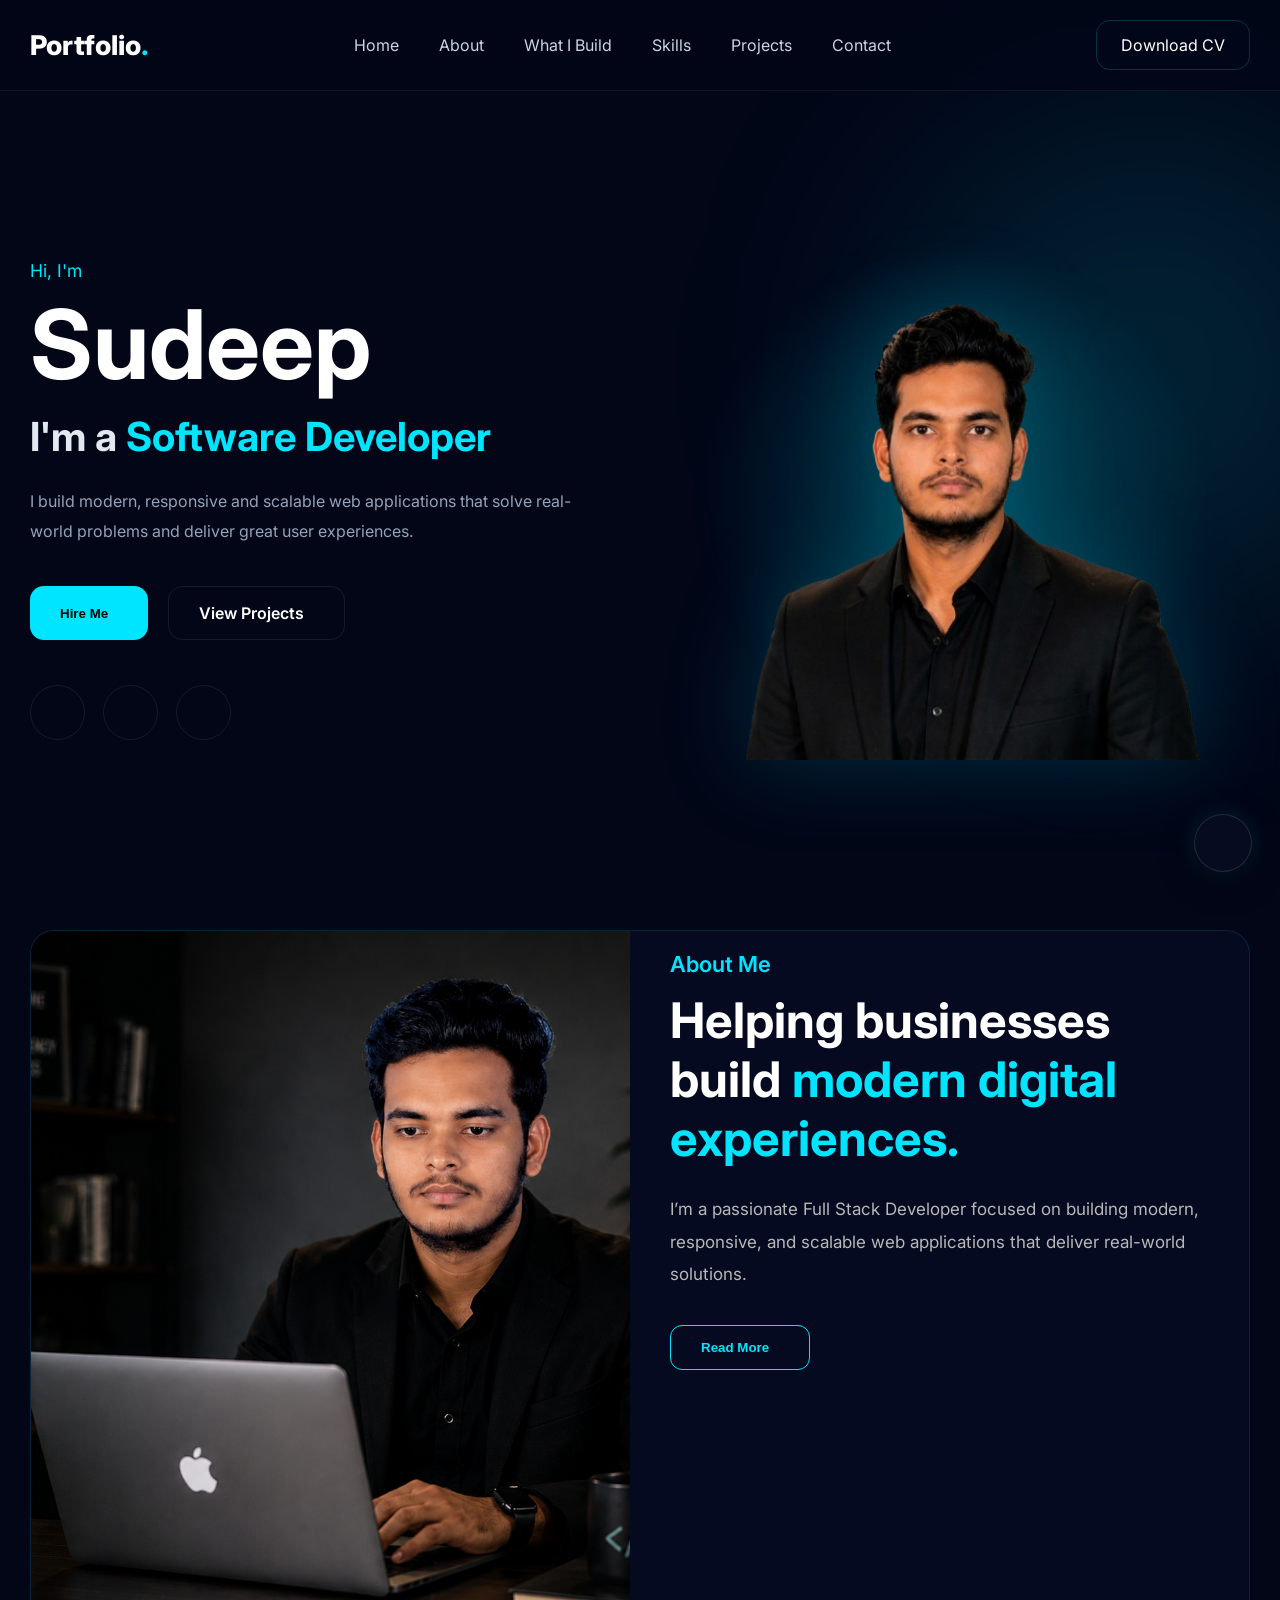
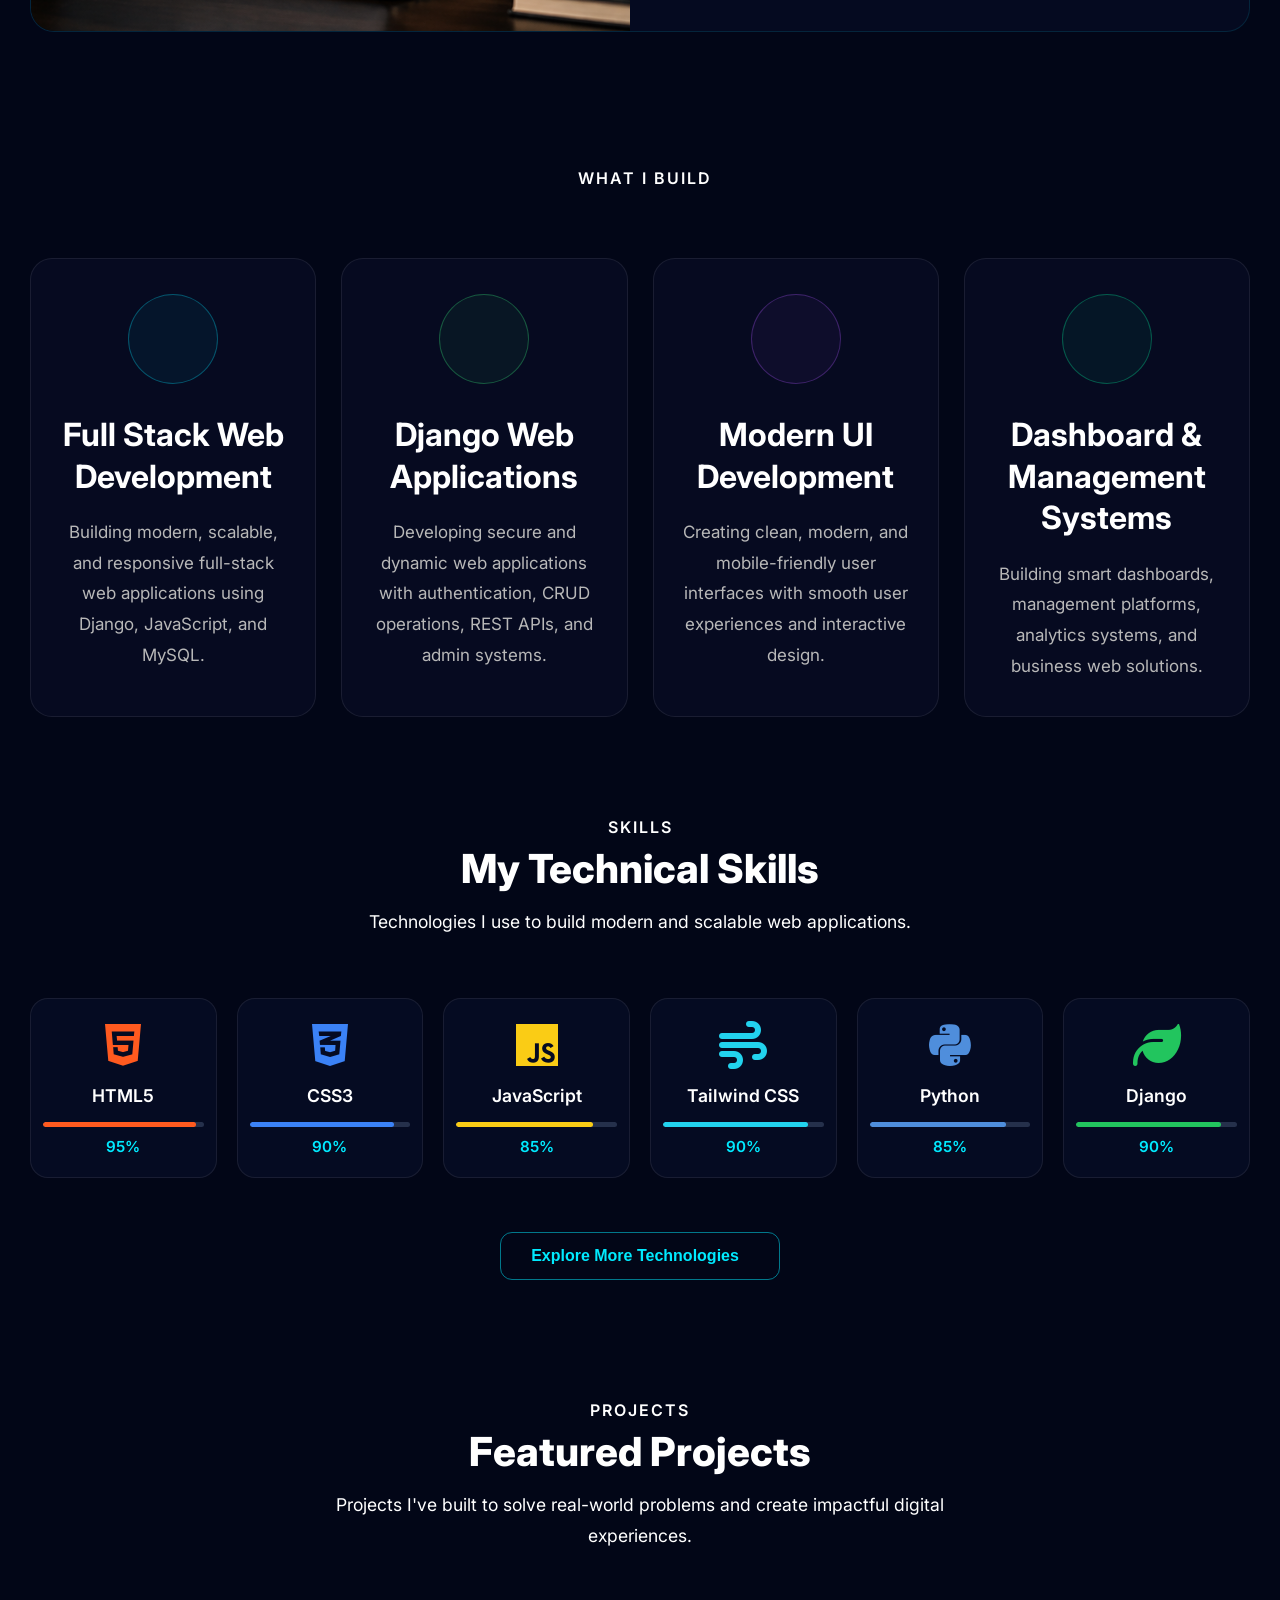
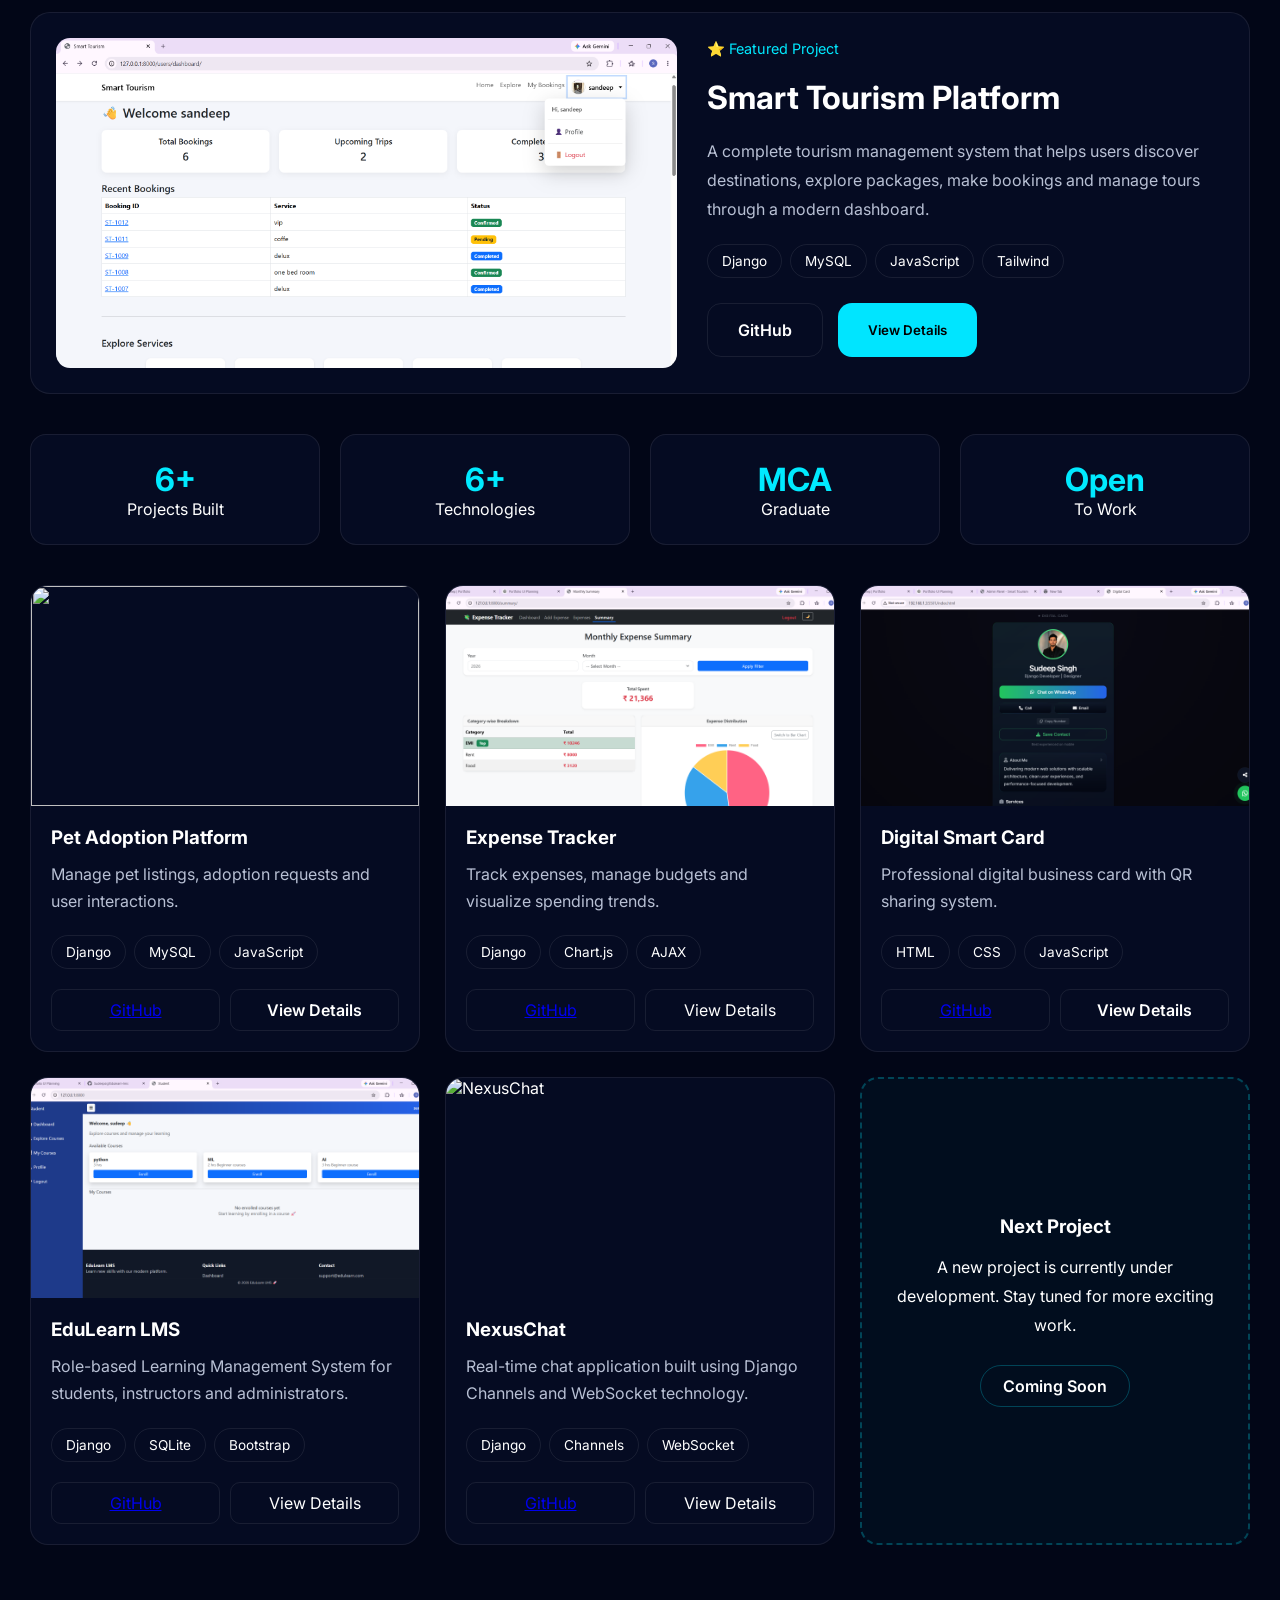
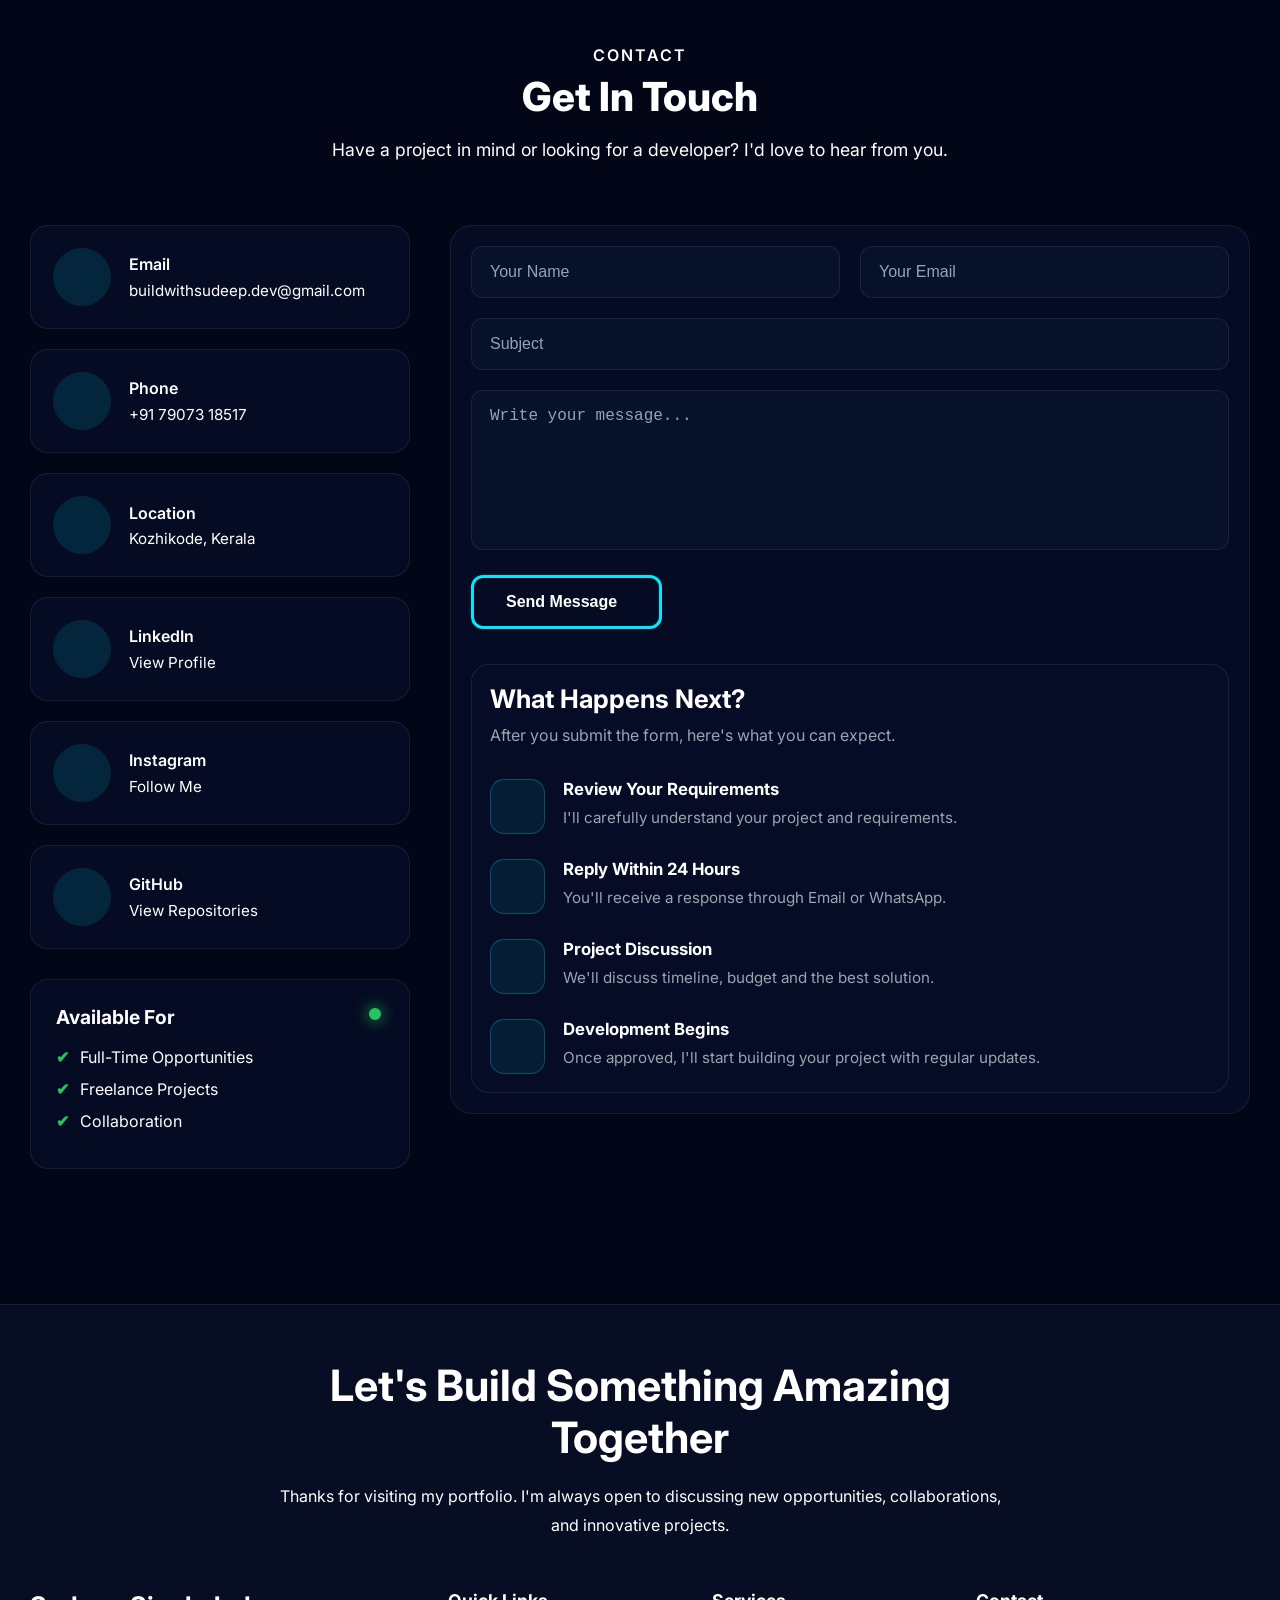
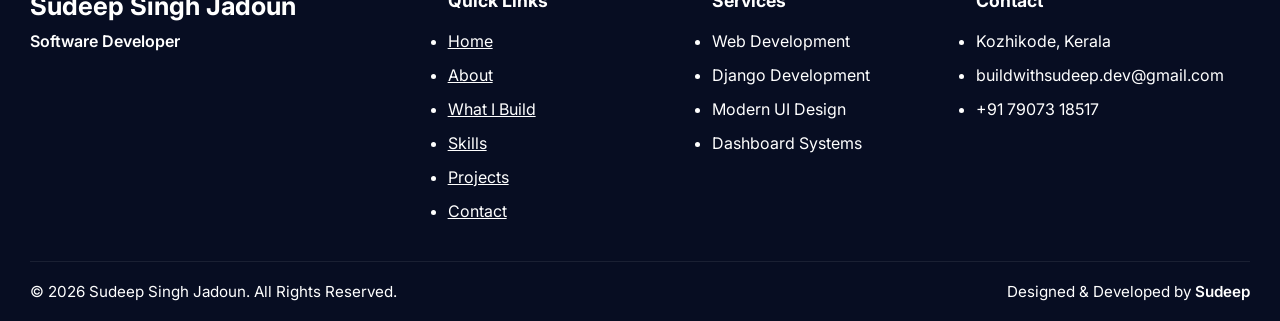
==== commit 0a8898e6: "Add protfolio sharing feature" ====
--- a/index.html
+++ b/index.html
@@ -29,7 +29,7 @@
 
     <link rel="canonical"
       href="https://sudeep-developer-portfolio.netlify.app/">
-      
+
     <!-- ================= OPEN GRAPH / SOCIAL SEO ================= -->
 
     <meta property="og:type" content="website">
@@ -61,6 +61,49 @@
 
     <meta name="twitter:image"
         content="https://sudeep-developer-portfolio.netlify.app/assets/images/hero-profile.png">
+
+    
+    <!-- ================= WEBSITE STRUCTURED DATA ================= -->
+
+    <script type="application/ld+json">
+    {
+        "@context": "https://schema.org",
+        "@type": "WebSite",
+        "name": "Sudeep Singh Jadoun | Software Developer Portfolio",
+        "alternateName": "Sudeep Portfolio",
+        "url": "https://sudeep-developer-portfolio.netlify.app/"
+    }
+    </script>
+
+    <!-- ================= STRUCTURED DATA / JSON-LD ================= -->
+
+    <script type="application/ld+json">
+    {
+        "@context": "https://schema.org",
+        "@type": "Person",
+        "@id": "https://sudeep-developer-portfolio.netlify.app/#person",
+        "name": "Sudeep Singh Jadoun",
+        "url": "https://sudeep-developer-portfolio.netlify.app/",
+        "image": "https://sudeep-developer-portfolio.netlify.app/assets/images/hero-profile.png",
+        "jobTitle": "Software Developer",
+        "description": "Sudeep Singh Jadoun is a Software Developer specializing in Python, Django, JavaScript, MySQL, and modern responsive web applications.",
+        "knowsAbout": [
+            "Python",
+            "Django",
+            "JavaScript",
+            "MySQL",
+            "HTML",
+            "CSS",
+            "Web Development",
+            "Software Development"
+        ],
+        "sameAs": [
+            "https://www.linkedin.com/in/sudeep-singh-jadoun-7338072b3/",
+            "https://github.com/Sudeepssj"
+        ]
+    }
+    </script>    
+
     <!-- Tailwind CSS -->
     <script src="https://cdn.tailwindcss.com"></script>
 
@@ -1598,6 +1641,105 @@
     </div>
 
     </div>
+
+<!-- ================= FLOATING QUICK ACTIONS ================= -->
+
+    <div class="floating-actions" id="floatingActions">
+
+        <!-- ACTION MENU -->
+
+        <div class="floating-actions-menu" id="floatingActionsMenu">
+
+            <div class="floating-actions-title">
+                <span>Quick Actions</span>
+            </div>
+
+            <!-- SHARE PORTFOLIO -->
+
+            <button
+                type="button"
+                class="floating-action-item"
+                id="sharePortfolioBtn">
+
+                <i class="ri-share-forward-line"></i>
+
+                <span>Share Portfolio</span>
+
+            </button>
+
+            <!-- COPY LINK -->
+
+            <button
+                type="button"
+                class="floating-action-item"
+                id="copyPortfolioBtn">
+
+                <i class="ri-links-line"></i>
+
+                <span>Copy Portfolio Link</span>
+
+            </button>
+
+            <!-- LINKEDIN -->
+
+            <a
+                href="https://www.linkedin.com/in/sudeep-singh-jadoun-7338072b3/"
+                target="_blank"
+                rel="noopener noreferrer"
+                class="floating-action-item">
+
+                <i class="ri-linkedin-fill"></i>
+
+                <span>LinkedIn</span>
+
+            </a>
+
+            <!-- GITHUB -->
+
+            <a
+                href="https://github.com/Sudeepssj"
+                target="_blank"
+                rel="noopener noreferrer"
+                class="floating-action-item">
+
+                <i class="ri-github-fill"></i>
+
+                <span>GitHub</span>
+
+            </a>
+
+            <!-- CONTACT ME -->
+
+            <button
+                type="button"
+                class="floating-action-item"
+                id="floatingContactBtn">
+
+                <i class="ri-mail-send-line"></i>
+
+                <span>Contact Me</span>
+
+            </button>
+
+        </div>
+
+
+        <!-- FLOATING BUTTON -->
+
+        <button
+            type="button"
+            class="floating-share-btn"
+            id="floatingShareBtn"
+            aria-label="Open quick actions"
+            aria-expanded="false">
+
+            <i class="ri-share-forward-line"></i>
+
+        </button>
+
+    </div>
+
+
 <!-- ================= FOOTER ================= -->
 
 <footer class="footer">
--- a/css/style.css
+++ b/css/style.css
@@ -3404,4 +3404,296 @@
 
 .project-buttons button{
     font-family:inherit;
+}
+
+
+
+/* =========================================================
+   FLOATING QUICK ACTIONS
+========================================================= */
+
+.floating-actions {
+    position: fixed;
+    right: 28px;
+    bottom: 28px;
+    z-index: 9998;
+
+    display: flex;
+    flex-direction: column;
+    align-items: flex-end;
+
+    font-family: 'Inter', sans-serif;
+}
+
+
+/* =========================================================
+   FLOATING MAIN BUTTON
+========================================================= */
+
+.floating-share-btn {
+
+    width: 58px;
+    height: 58px;
+
+    border: 1px solid rgba(255, 255, 255, 0.12);
+    border-radius: 50%;
+
+    background: rgba(7, 13, 34, 0.88);
+
+    backdrop-filter: blur(14px);
+    -webkit-backdrop-filter: blur(14px);
+
+    color: #ffffff;
+
+    display: flex;
+    align-items: center;
+    justify-content: center;
+
+    cursor: pointer;
+
+    box-shadow:
+        0 10px 35px rgba(0, 0, 0, 0.35),
+        0 0 25px rgba(0, 229, 255, 0.12);
+
+    transition:
+        transform 0.3s ease,
+        box-shadow 0.3s ease,
+        background 0.3s ease;
+
+    position: relative;
+
+    z-index: 2;
+}
+
+
+.floating-share-btn i {
+
+    font-size: 24px;
+
+    transition:
+        transform 0.3s ease;
+
+}
+
+
+/* HOVER */
+
+.floating-share-btn:hover {
+
+    transform: translateY(-4px);
+
+    box-shadow:
+        0 14px 40px rgba(0, 0, 0, 0.45),
+        0 0 30px rgba(0, 229, 255, 0.22);
+
+}
+
+
+/* OPEN STATE */
+
+.floating-actions.active .floating-share-btn {
+
+    transform: rotate(45deg);
+
+}
+
+
+/* =========================================================
+   ACTION MENU
+========================================================= */
+
+.floating-actions-menu {
+
+    width: 235px;
+
+    margin-bottom: 14px;
+
+    padding: 12px;
+
+    border-radius: 18px;
+
+    background: rgba(7, 13, 34, 0.94);
+
+    border: 1px solid rgba(255, 255, 255, 0.10);
+
+    backdrop-filter: blur(18px);
+    -webkit-backdrop-filter: blur(18px);
+
+    box-shadow:
+        0 20px 50px rgba(0, 0, 0, 0.45),
+        0 0 30px rgba(0, 229, 255, 0.08);
+
+    opacity: 0;
+
+    visibility: hidden;
+
+    transform:
+        translateY(15px)
+        scale(0.94);
+
+    transform-origin: bottom right;
+
+    transition:
+        opacity 0.25s ease,
+        visibility 0.25s ease,
+        transform 0.25s ease;
+
+}
+
+
+/* OPEN */
+
+.floating-actions.active .floating-actions-menu {
+
+    opacity: 1;
+
+    visibility: visible;
+
+    transform:
+        translateY(0)
+        scale(1);
+
+}
+
+
+/* =========================================================
+   MENU TITLE
+========================================================= */
+
+.floating-actions-title {
+
+    padding: 8px 10px 10px;
+
+    margin-bottom: 4px;
+
+    border-bottom:
+        1px solid rgba(255, 255, 255, 0.08);
+
+}
+
+
+.floating-actions-title span {
+
+    font-size: 12px;
+
+    font-weight: 700;
+
+    letter-spacing: 0.8px;
+
+    text-transform: uppercase;
+
+    color: rgba(255, 255, 255, 0.55);
+
+}
+
+
+/* =========================================================
+   ACTION ITEMS
+========================================================= */
+
+.floating-action-item {
+
+    width: 100%;
+
+    min-height: 44px;
+
+    padding: 10px 12px;
+
+    border: none;
+
+    border-radius: 10px;
+
+    background: transparent;
+
+    color: rgba(255, 255, 255, 0.88);
+
+    display: flex;
+
+    align-items: center;
+
+    gap: 12px;
+
+    text-decoration: none;
+
+    font-family: inherit;
+
+    font-size: 13px;
+
+    font-weight: 500;
+
+    cursor: pointer;
+
+    text-align: left;
+
+    transition:
+        background 0.2s ease,
+        color 0.2s ease,
+        transform 0.2s ease;
+
+}
+
+
+.floating-action-item i {
+
+    width: 20px;
+
+    font-size: 18px;
+
+    text-align: center;
+
+}
+
+
+.floating-action-item:hover {
+
+    background:
+        rgba(255, 255, 255, 0.07);
+
+    color: #ffffff;
+
+    transform:
+        translateX(-3px);
+
+}
+
+
+/* =========================================================
+   MOBILE
+========================================================= */
+
+@media (max-width: 768px) {
+
+    .floating-actions {
+
+        right: 18px;
+
+        bottom: 20px;
+
+    }
+
+
+    .floating-share-btn {
+
+        width: 54px;
+
+        height: 54px;
+
+    }
+
+
+    .floating-share-btn i {
+
+        font-size: 22px;
+
+    }
+
+
+    .floating-actions-menu {
+
+        width: 220px;
+
+        margin-bottom: 12px;
+
+    }
+
 }
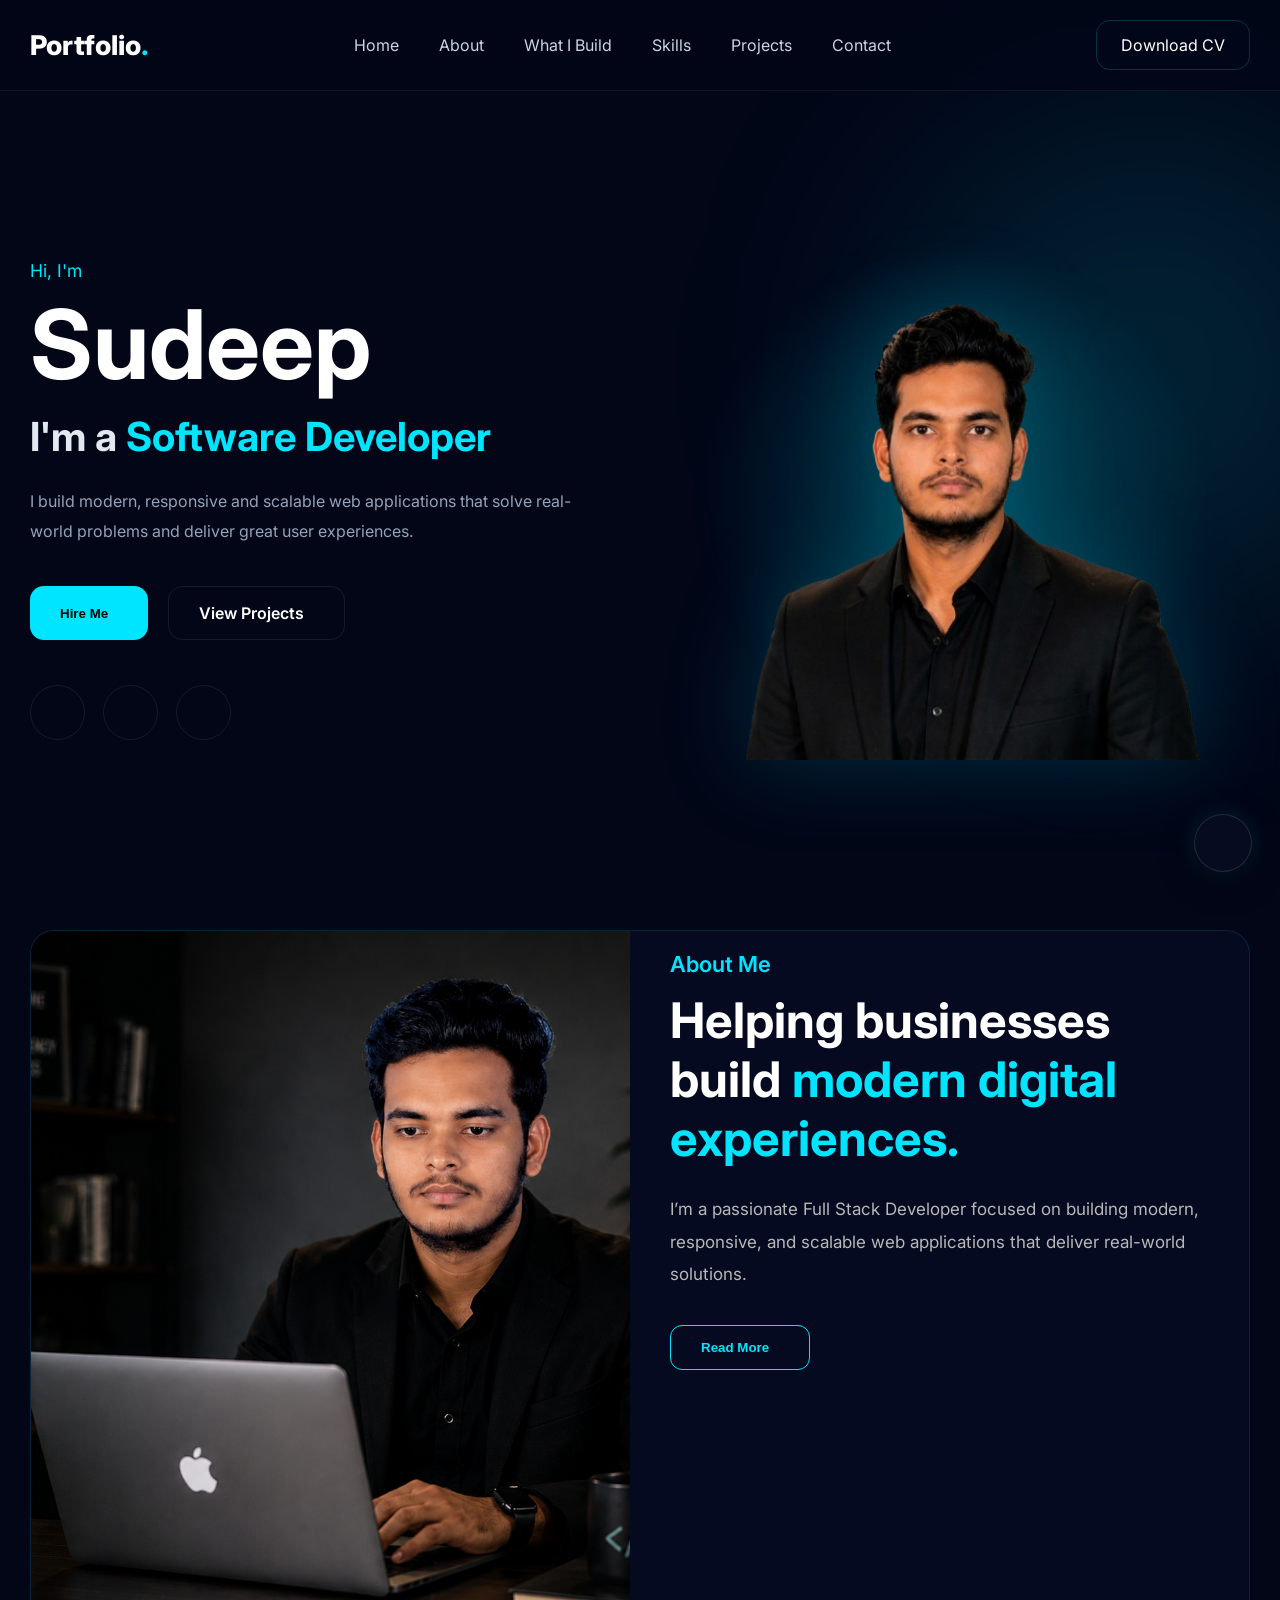
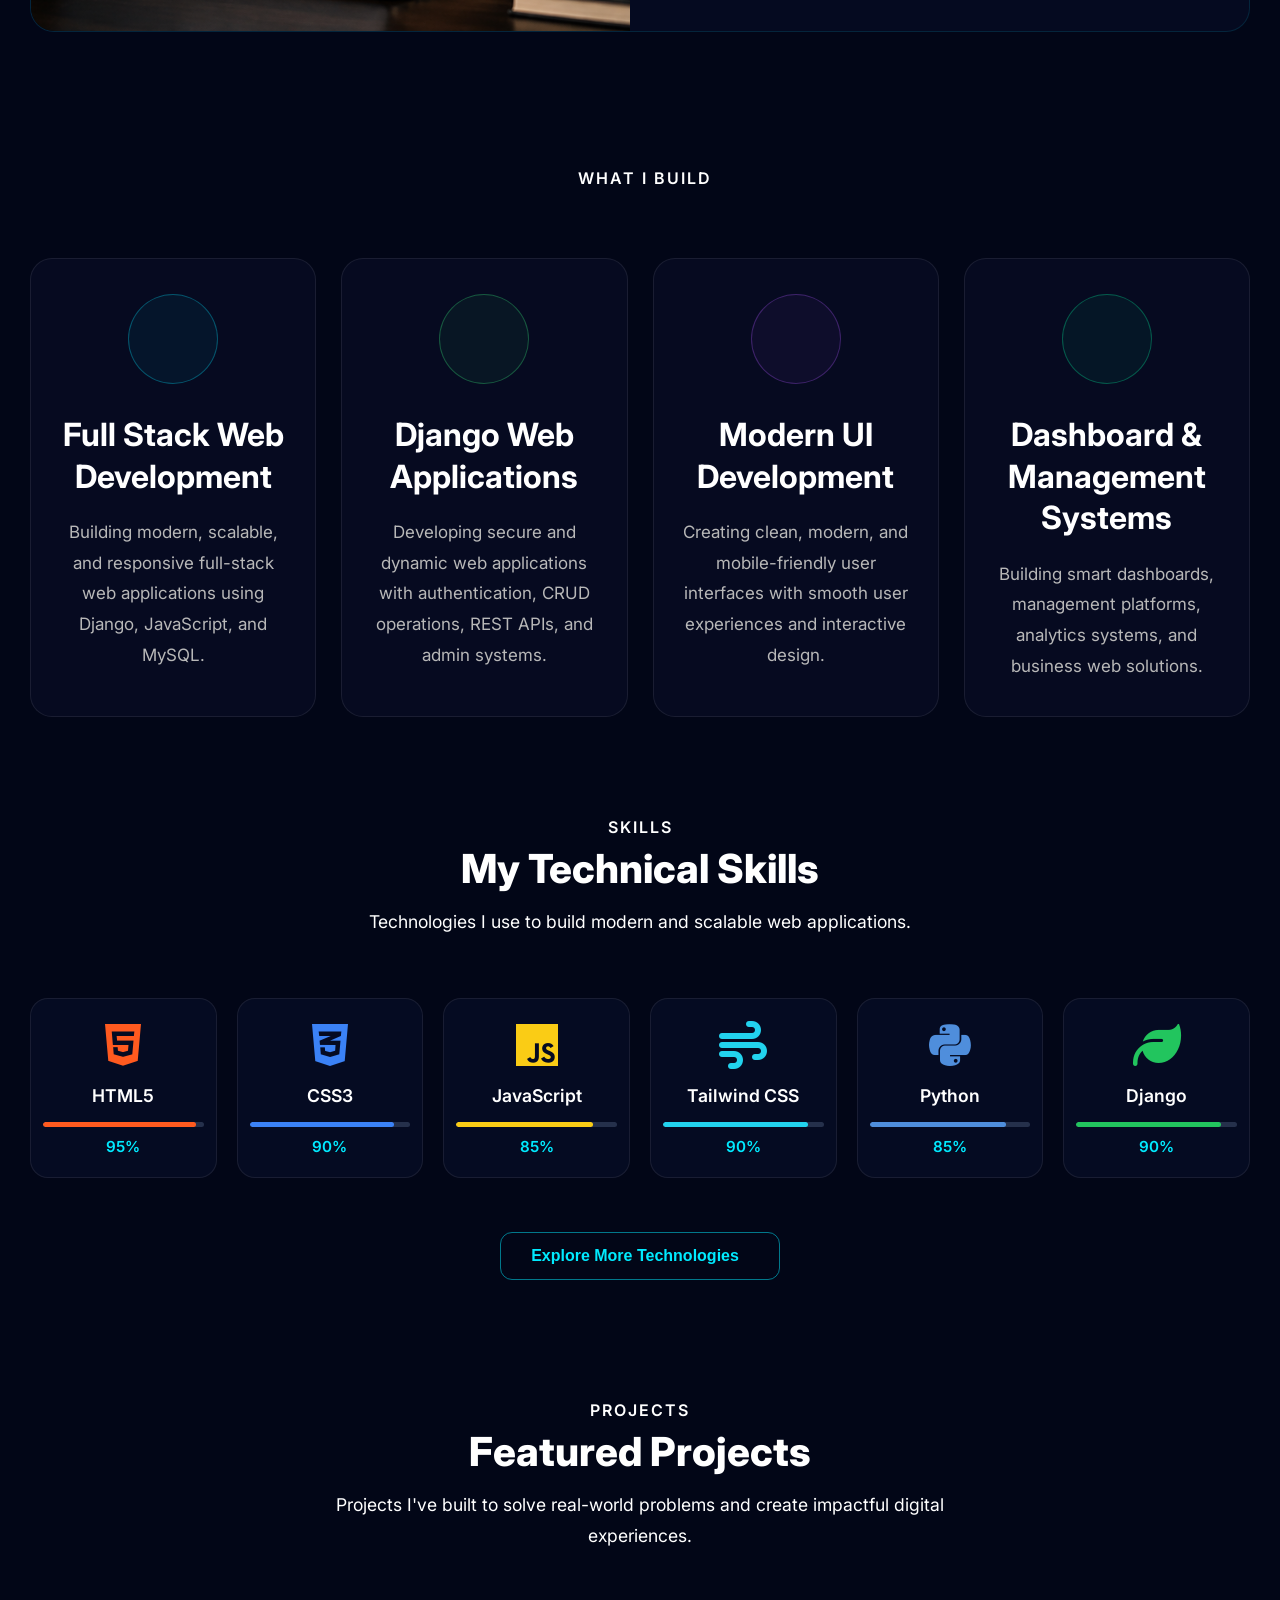
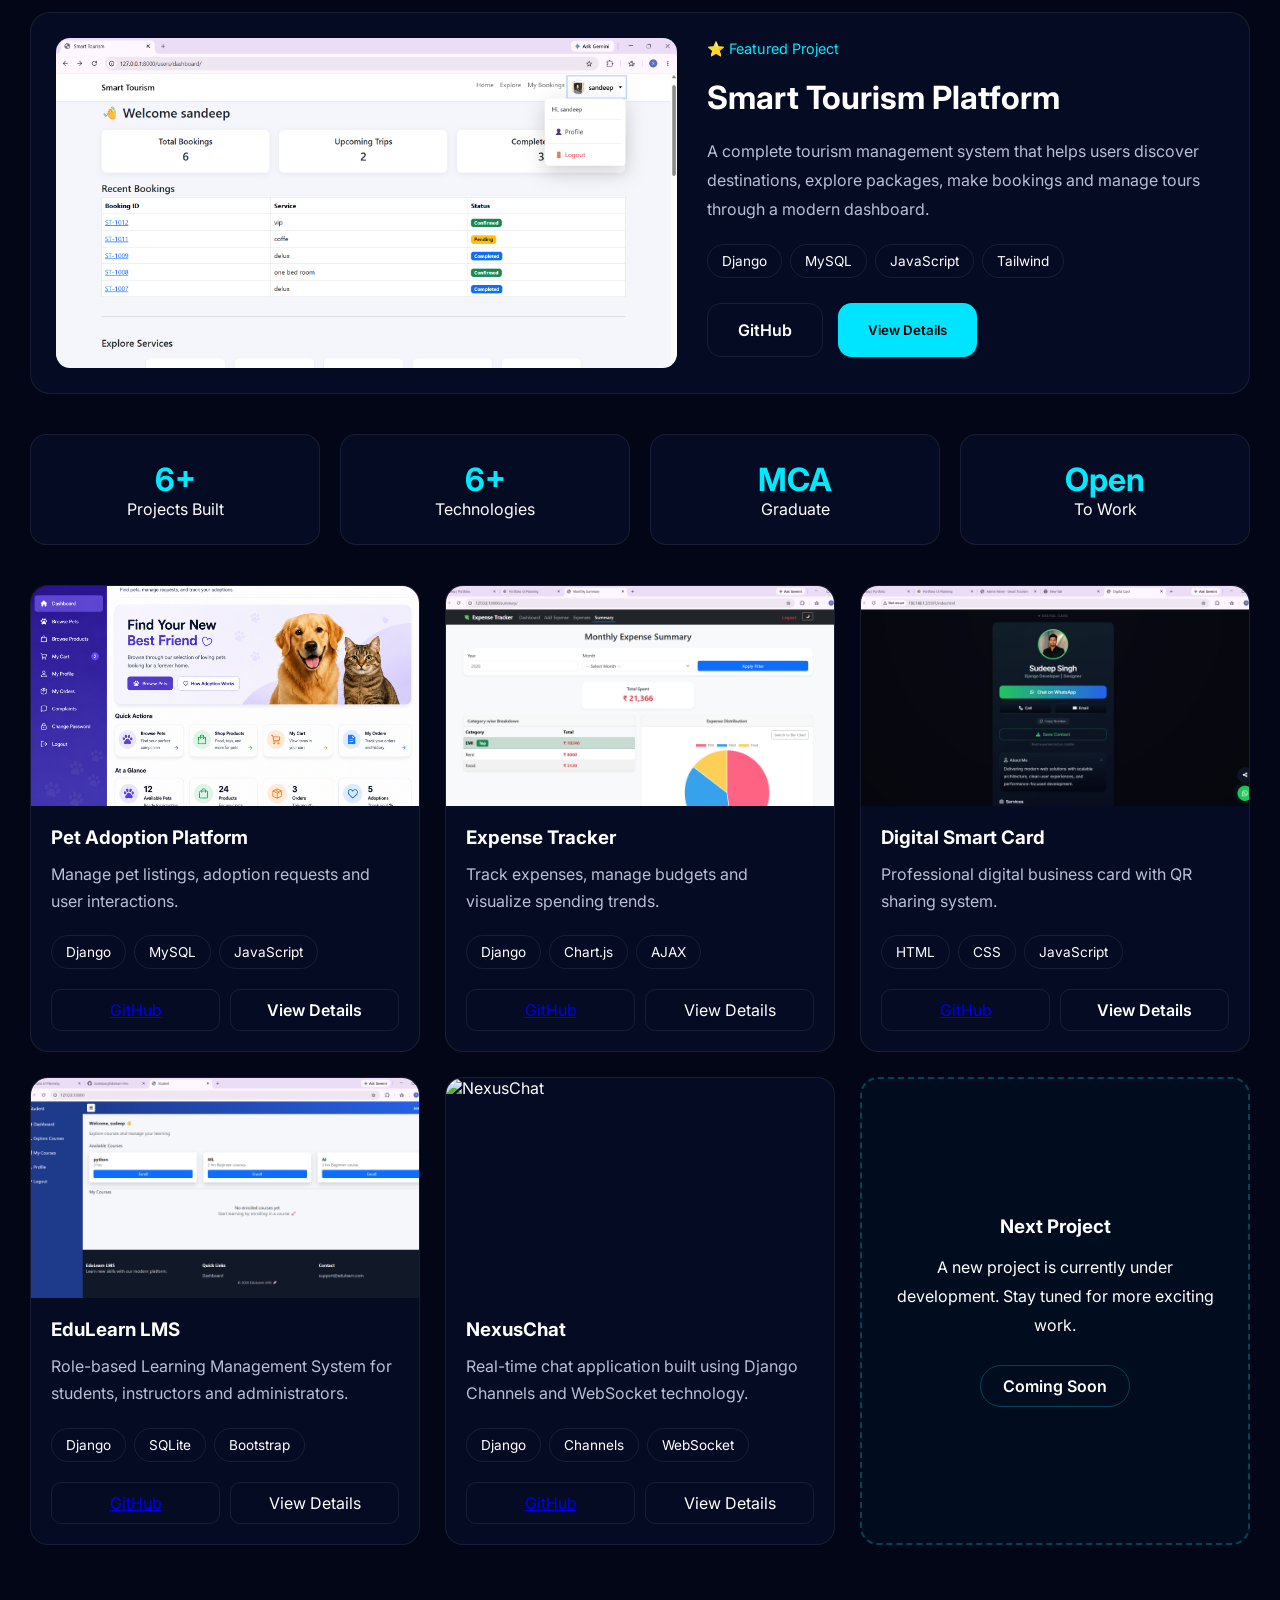
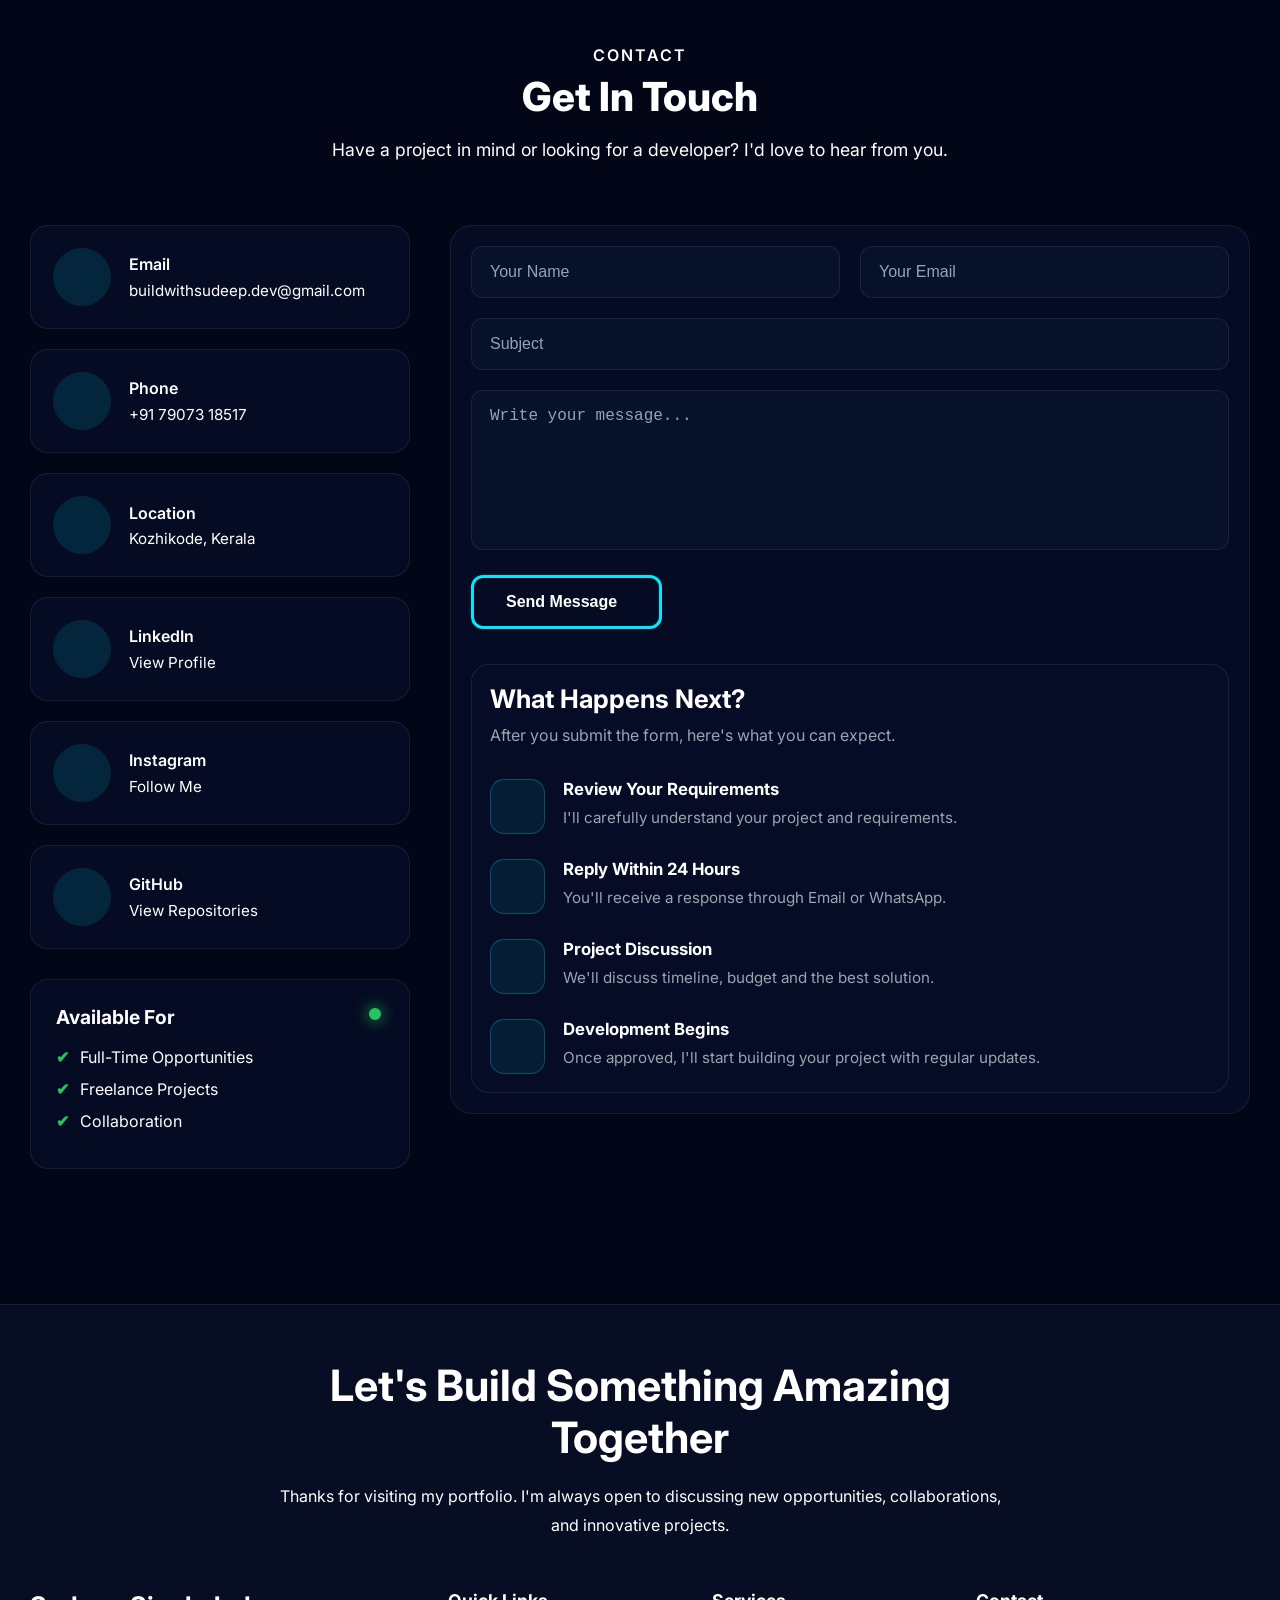
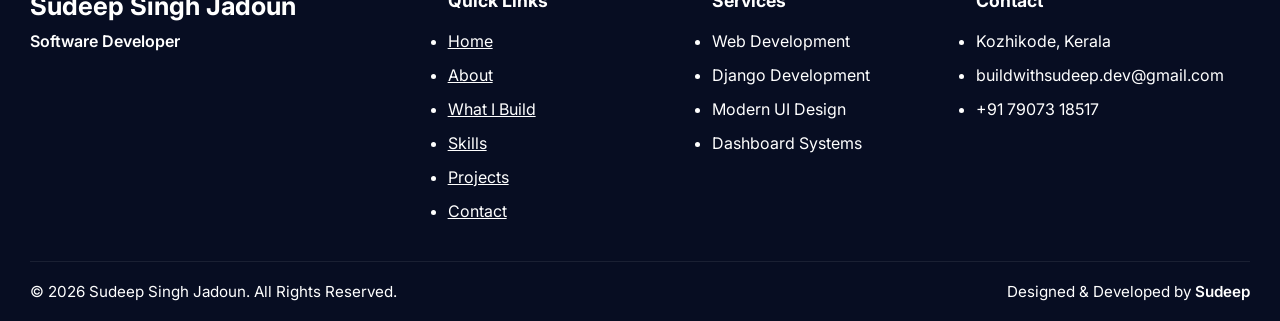
==== commit 78a6bf99: "Update Pet Adoption project image" ====
--- a/index.html
+++ b/index.html
@@ -23,6 +23,22 @@
 
     <meta name="theme-color"
           content="#070d22">
+    <!-- ================= PWA ================= -->
+
+    <link rel="manifest" href="./manifest.json">
+
+    <meta name="mobile-web-app-capable" content="yes">
+
+    <meta name="apple-mobile-web-app-capable" content="yes">
+
+    <meta name="apple-mobile-web-app-status-bar-style"
+        content="black-translucent">
+
+    <meta name="apple-mobile-web-app-title"
+        content="Sudeep Portfolio">
+
+    <link rel="apple-touch-icon"
+        href="./assets/icons/icon-192.png">      
           
     <meta name="keywords"
           content="Sudeep Singh Jadoun, Software Developer, Python Developer, Django Developer, JavaScript Developer, Django portfolio, Python portfolio, web developer portfolio, software developer portfolio"> 
@@ -864,7 +880,7 @@
 
                 <div class="project-card">
 
-                    <img src="./assets/images/pet-adoption.jpg" alt="">
+                    <img src="./assets/images/pet-adoption.png" alt="Pet Adoption Platform">
 
                     <div class="project-body">
 
